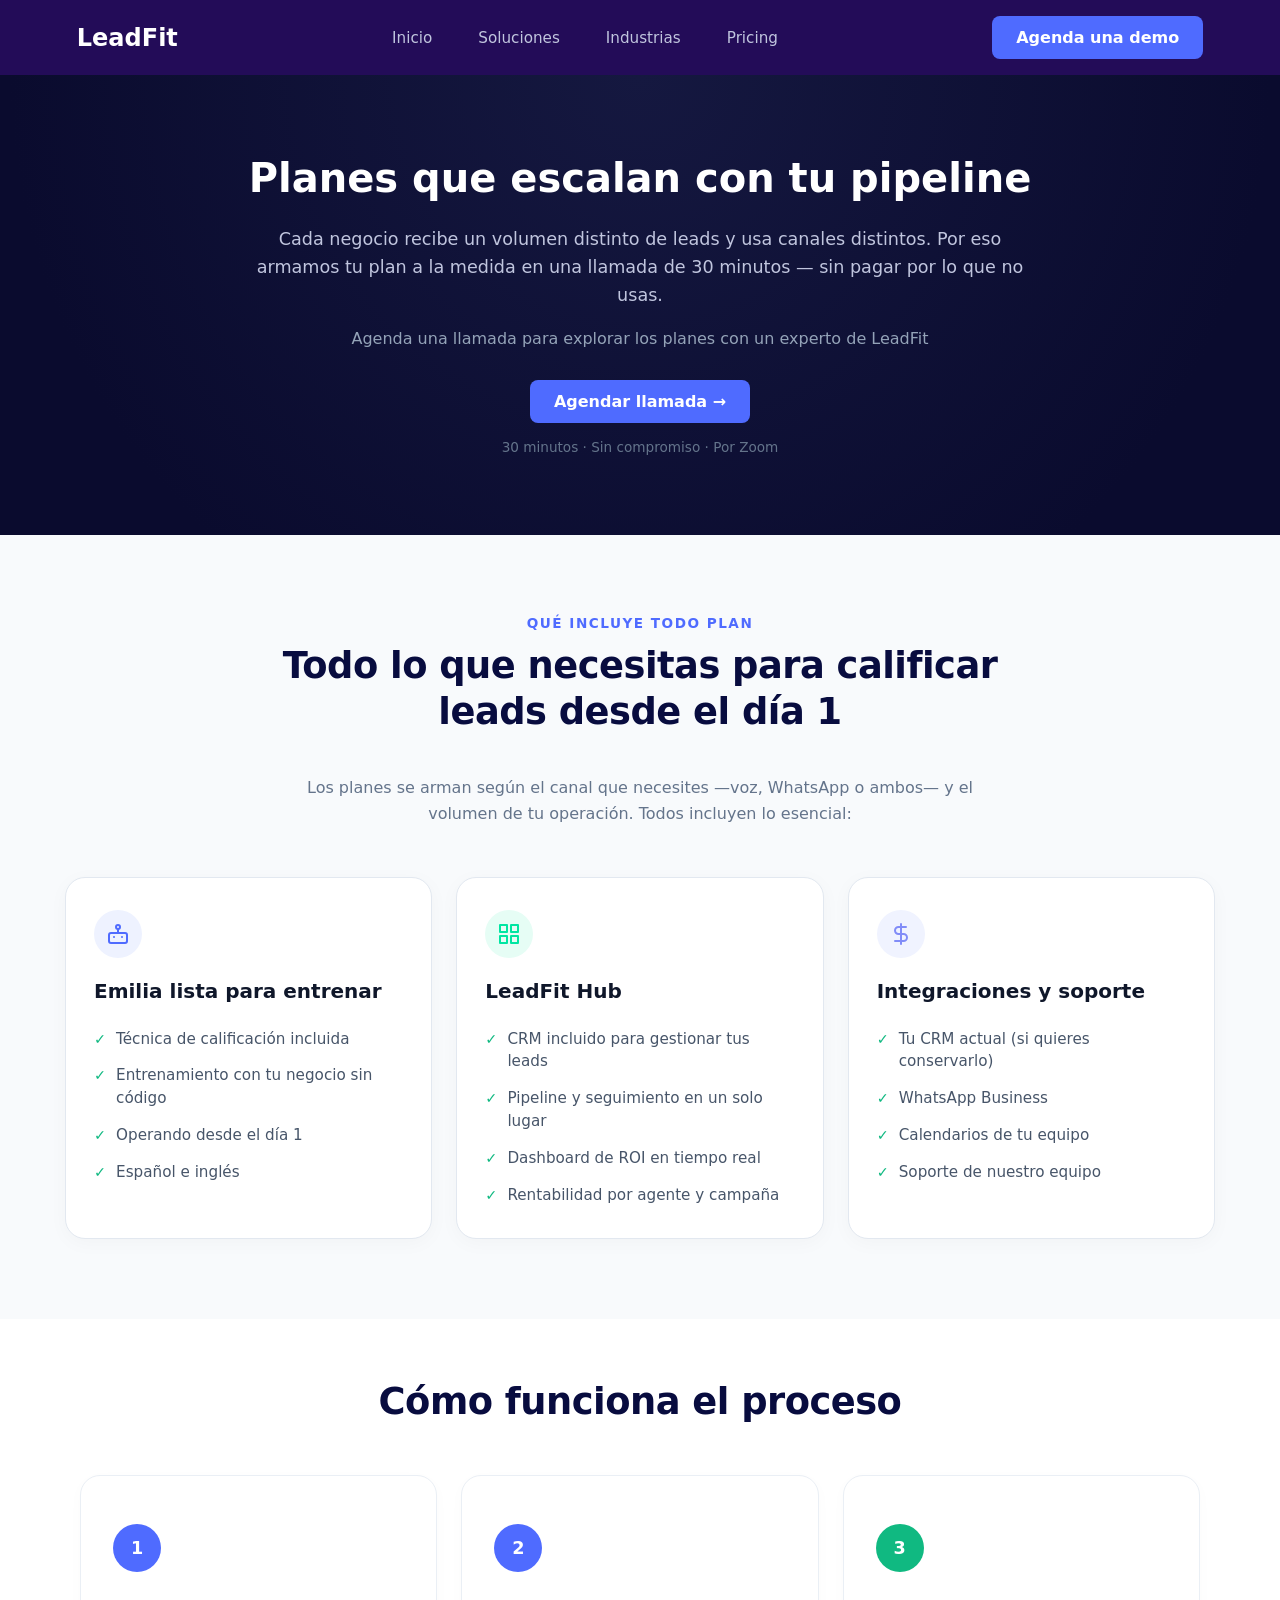
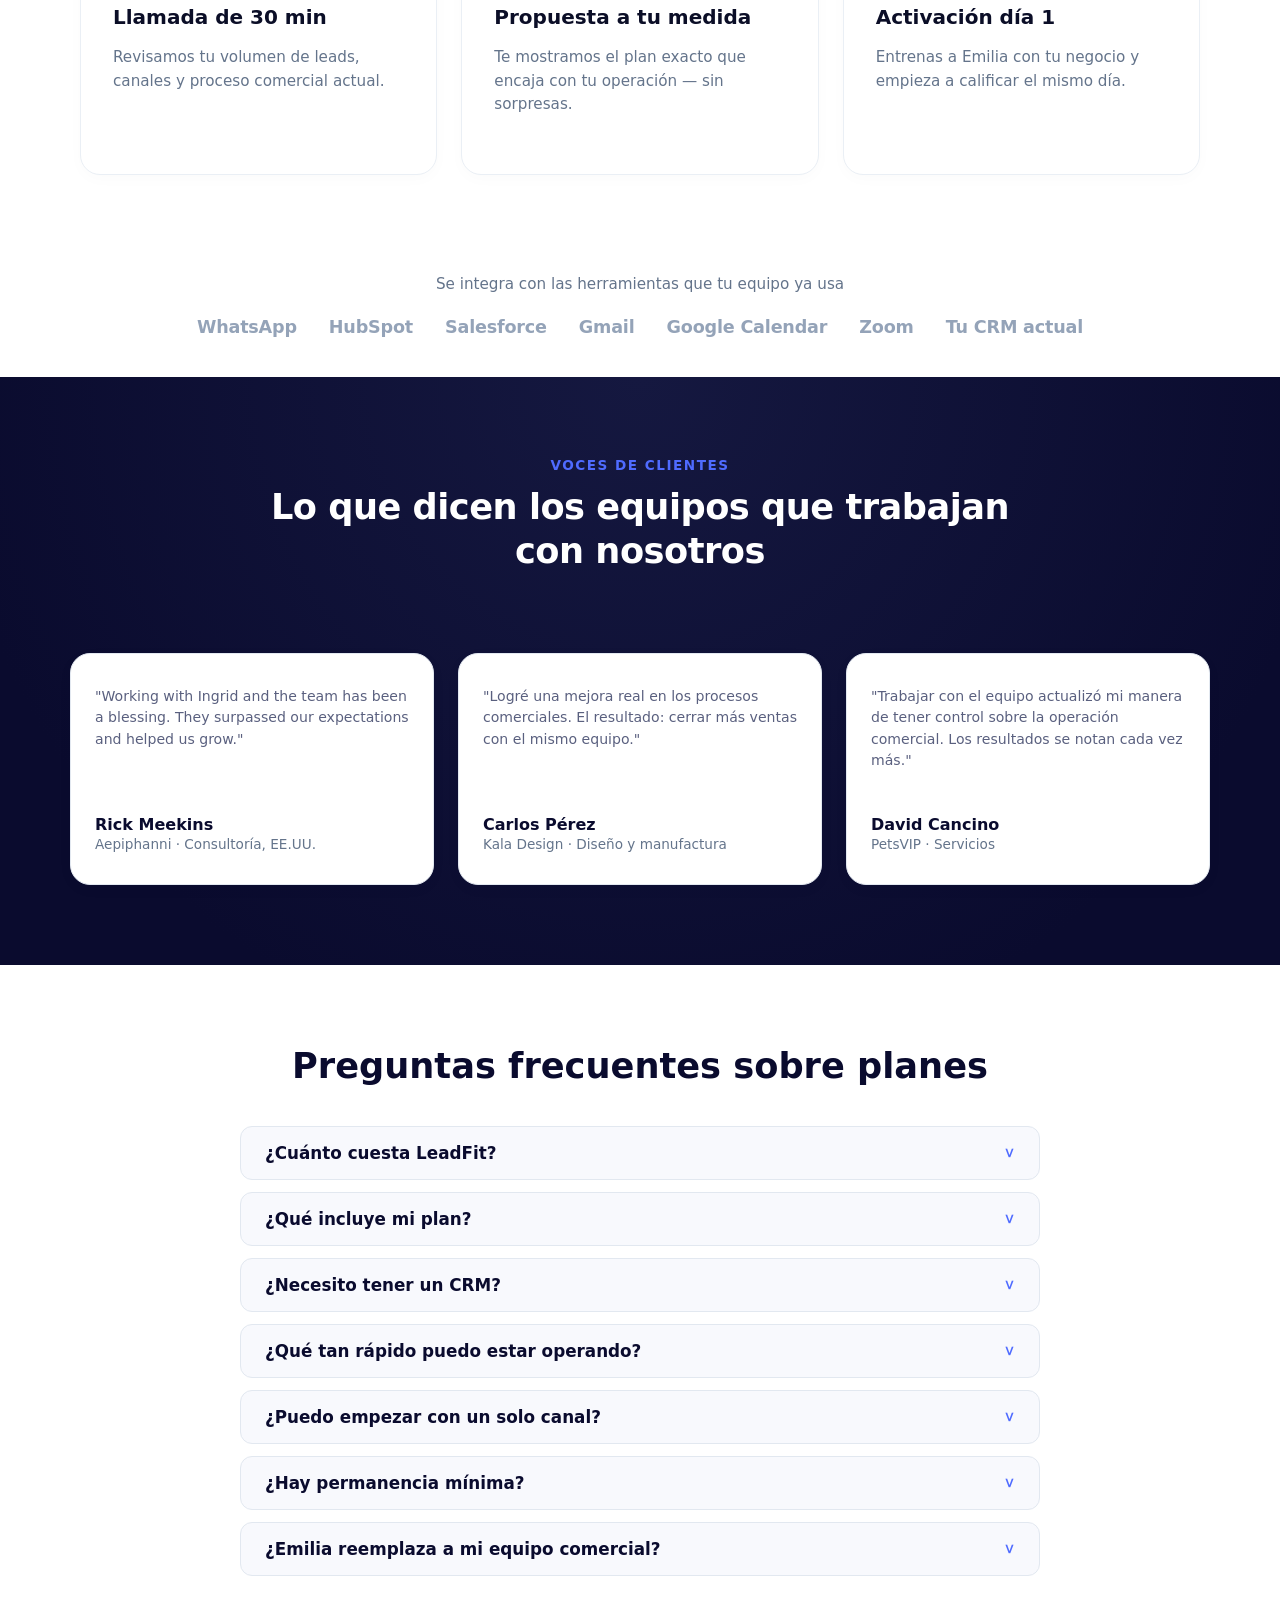
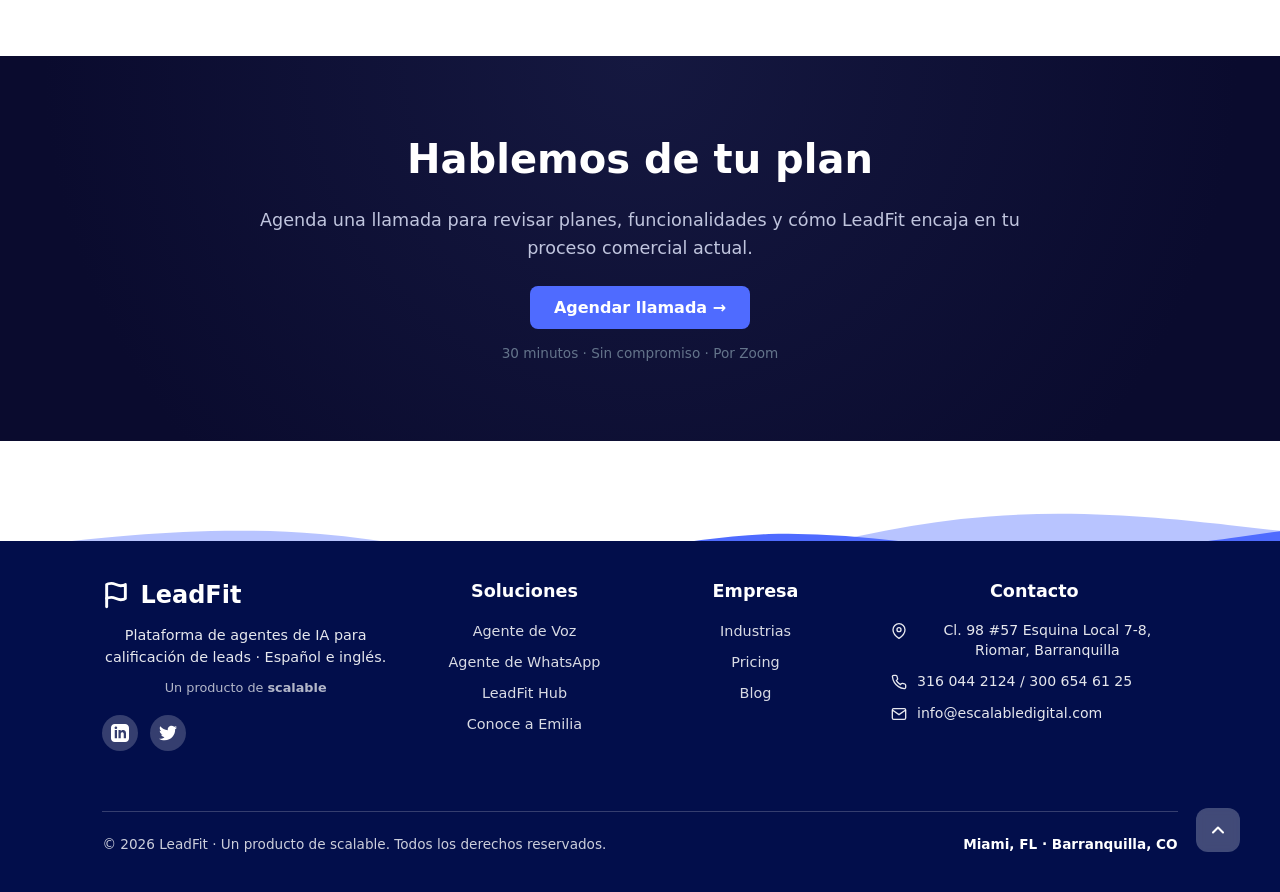
==== Princing.html @ 59e6ec38 "Add files via upload" ====
<!DOCTYPE html>
<html lang="en">

<head>
    <meta charset="UTF-8">
    <meta name="viewport" content="width=device-width, initial-scale=1.0">
    <title>LeadFit - Tu AI SDR 24/7</title>
    <meta name="description"
        content="Emilia es la agente de IA de LeadFit que califica leads y agenda citas 24/7 por voz o WhatsApp.">
    <link rel="stylesheet" href="/css/style.css">
</head>

<body>
    <header class="navbar">
        <div class="logo">
            <span class="logo-icon"></span> LeadFit
        </div>
        <nav class="nav-links">
            <a href="index.html">Inicio</a>
            <a href="index.html">Soluciones</a>
            <a href="index.html">Industrias</a>
            <a href="Princing.html">Pricing</a>
        </nav>
        <a href="#agenda" class="btn btn-primary btn-nav">Agenda una demo</a>
    </header>

    <section class="pricing-section">
        <div class="pricing-container" id="planes">

            <div class="pricing-content">
                <h1>Planes que escalan con tu pipeline</h1>

                <p class="pricing-description">
                    Cada negocio recibe un volumen distinto de leads y usa canales distintos.
                    Por eso armamos tu plan a la medida en una llamada de 30 minutos — sin
                    pagar por lo que no usas.
                </p>

                <p class="pricing-subtitle">
                    Agenda una llamada para explorar los planes con un experto de LeadFit
                </p>

                <div class="cta-group">
                    <a href="#agenda" class="btn btn-primary">Agendar llamada &rarr;</a>
                </div>

                <p class="micro-copy">30 minutos · Sin compromiso · Por Zoom</p>

            </div>

        </div>
    </section>

    <section class="included-plans-section">
        <div class="included-plans-container">

            <span class="section-badge">QUÉ INCLUYE TODO PLAN</span>
            <h2 class="section-title">Todo lo que necesitas para calificar leads desde el día 1</h2>
            <p class="section-description">
                Los planes se arman según el canal que necesites —voz, WhatsApp o ambos— y el volumen de tu operación.
                Todos incluyen lo esencial:
            </p>

            <div class="plans-grid">

                <!-- Tarjeta 1 -->
                <div class="plan-card">
                    <div class="card-header">
                        <div class="icon-wrapper blue-icon">
                            <svg width="24" height="24" viewBox="0 0 24 24" fill="none" stroke="#4F6BFF"
                                stroke-width="2" stroke-linecap="round" stroke-linejoin="round">
                                <rect x="3" y="11" width="18" height="10" rx="2"></rect>
                                <circle cx="12" cy="5" r="2"></circle>
                                <path d="M12 7v4"></path>
                                <line x1="8" y1="15" x2="8" y2="15.01"></line>
                                <line x1="16" y1="15" x2="16" y2="15.01"></line>
                            </svg>
                        </div>
                    </div>

                    <h3 class="card-title">Emilia lista para entrenar</h3>

                    <ul class="checklist">
                        <li><span>✓</span> Técnica de calificación incluida</li>
                        <li><span>✓</span> Entrenamiento con tu negocio sin código</li>
                        <li><span>✓</span> Operando desde el día 1</li>
                        <li><span>✓</span> Español e inglés</li>
                    </ul>
                </div>

                <!-- Tarjeta 2 -->
                <div class="plan-card">
                    <div class="card-header">
                        <div class="icon-wrapper green-icon">
                            <svg width="24" height="24" viewBox="0 0 24 24" fill="none" stroke="#00E6A2"
                                stroke-width="2" stroke-linecap="round" stroke-linejoin="round">
                                <rect x="3" y="3" width="7" height="7"></rect>
                                <rect x="14" y="3" width="7" height="7"></rect>
                                <rect x="14" y="14" width="7" height="7"></rect>
                                <rect x="3" y="14" width="7" height="7"></rect>
                            </svg>
                        </div>
                    </div>

                    <h3 class="card-title">LeadFit Hub</h3>

                    <ul class="checklist">
                        <li><span>✓</span> CRM incluido para gestionar tus leads</li>
                        <li><span>✓</span> Pipeline y seguimiento en un solo lugar</li>
                        <li><span>✓</span> Dashboard de ROI en tiempo real</li>
                        <li><span>✓</span> Rentabilidad por agente y campaña</li>
                    </ul>
                </div>

                <!-- Tarjeta 3 -->
                <div class="plan-card">
                    <div class="card-header">
                        <div class="icon-wrapper purple-icon">
                            <svg width="24" height="24" viewBox="0 0 24 24" fill="none" stroke="#818CF8"
                                stroke-width="2" stroke-linecap="round" stroke-linejoin="round">
                                <path d="M12 2v20"></path>
                                <path d="M17 5H9.5a3.5 3.5 0 0 0 0 7h5a3.5 3.5 0 0 1 0 7H6"></path>
                            </svg>
                        </div>
                    </div>

                    <h3 class="card-title">Integraciones y soporte</h3>

                    <ul class="checklist">
                        <li><span>✓</span> Tu CRM actual (si quieres conservarlo)</li>
                        <li><span>✓</span> WhatsApp Business</li>
                        <li><span>✓</span> Calendarios de tu equipo</li>
                        <li><span>✓</span> Soporte de nuestro equipo</li>
                    </ul>
                </div>

            </div>

        </div>
    </section>

<section class="how-it-works-section">
    <div class="how-it-works-container">

        <h2 class="section-title">Cómo funciona el proceso</h2>

        <div class="steps-wrapper">
            <div class="steps-grid">

                <!-- Paso 1 -->
                <div class="step-card">
                    <div class="step-number-circle">1</div>
                    <div class="step-content">
                        <h3>Llamada de 30 min</h3>
                        <p>Revisamos tu volumen de leads, canales y proceso comercial actual.</p>
                    </div>
                </div>

                <!-- Paso 2 -->
                <div class="step-card">
                    <div class="step-number-circle">2</div>
                    <div class="step-content">
                        <h3>Propuesta a tu medida</h3>
                        <p>Te mostramos el plan exacto que encaja con tu operación — sin sorpresas.</p>
                    </div>
                </div>

                <!-- Paso 3 -->
                <div class="step-card">
                    <div class="step-number-circle step-number-accent">3</div>
                    <div class="step-content">
                        <h3>Activación día 1</h3>
                        <p>Entrenas a Emilia con tu negocio y empieza a calificar el mismo día.</p>
                    </div>
                </div>

            </div>
        </div>

    </div>
</section>
    <!-- Barra de Integraciones -->
    <section class="integrations-section">
        <p class="integrations-title">Se integra con las herramientas que tu equipo ya usa</p>
        <div class="integrations-grid">
            <div class="integration-item">WhatsApp</div>
            <div class="integration-item">HubSpot</div>
            <div class="integration-item">Salesforce</div>
            <div class="integration-item">Gmail</div>
            <div class="integration-item">Google Calendar</div>
            <div class="integration-item">Zoom</div>
            <div class="integration-item">Tu CRM actual</div>
        </div>
    </section>

    <!-- Sección Voces de Clientes (Testimonios) -->
    <section class="testimonials-section">
        <div class="testimonials-container">

            <span class="section-badge">VOCES DE CLIENTES</span>
            <h2 class="section-title">Lo que dicen los equipos que trabajan con nosotros</h2>

            <!-- Grilla de Tarjetas (Sin Scroll) -->
            <div class="testimonials-grid">

                <!-- Tarjeta 1 -->
                <div class="sol-card testimonial-card">
                    <p class="desc">
                        "Working with Ingrid and the team has been a blessing. They surpassed our expectations and
                        helped us grow."
                    </p>
                    <div class="testimonial-author">
                        <strong>Rick Meekins</strong>
                        <span>Aepiphanni · Consultoría, EE.UU.</span>
                    </div>
                </div>

                <!-- Tarjeta 2 -->
                <div class="sol-card testimonial-card">
                    <p class="desc">
                        "Logré una mejora real en los procesos comerciales. El resultado: cerrar más ventas con el mismo
                        equipo."
                    </p>
                    <div class="testimonial-author">
                        <strong>Carlos Pérez</strong>
                        <span>Kala Design · Diseño y manufactura</span>
                    </div>
                </div>

                <!-- Tarjeta 3 -->
                <div class="sol-card testimonial-card">
                    <p class="desc">
                        "Trabajar con el equipo actualizó mi manera de tener control sobre la operación comercial. Los
                        resultados se notan cada vez más."
                    </p>
                    <div class="testimonial-author">
                        <strong>David Cancino</strong>
                        <span>PetsVIP · Servicios</span>
                    </div>
                </div>

            </div>

        </div>
    </section>

    <section class="faq-section">
        <div class="faq-container" id="faq">

            <h2 class="faq-title">Preguntas frecuentes sobre planes</h2>

            <div class="faq-accordion">

                <!-- Pregunta 1 -->
                <details class="faq-item">
                    <summary class="faq-question">
                        ¿Cuánto cuesta LeadFit?
                        <span class="faq-icon">&gt;</span>
                    </summary>
                    <div class="faq-answer">
                        Los planes se arman según el canal (voz, WhatsApp o ambos) y el volumen de tu operación. En la
                        llamada revisamos tu caso y te mostramos las opciones exactas — sin sorpresas y sin pagar por
                        funciones que no usas.
                    </div>
                </details>

                <!-- Pregunta 2 -->
                <details class="faq-item">
                    <summary class="faq-question">
                        ¿Qué incluye mi plan?
                        <span class="faq-icon">&gt;</span>
                    </summary>
                    <div class="faq-answer">
                        Emilia lista para entrenar con tu negocio, acceso completo a LeadFit Hub (tu centro de control
                        con CRM incluido y dashboard de ROI), integraciones con tus canales, y soporte de nuestro
                        equipo. Es una suscripción de plataforma, no un proyecto de consultoría.
                    </div>
                </details>

                <!-- Pregunta 3 -->
                <details class="faq-item">
                    <summary class="faq-question">
                        ¿Necesito tener un CRM?
                        <span class="faq-icon">&gt;</span>
                    </summary>
                    <div class="faq-answer">
                        No. LeadFit Hub incluye un CRM para controlar y gestionar tus leads desde el primer día. Y si tu
                        equipo ya trabaja con HubSpot, Salesforce u otro, lo integramos para que todo fluya hacia tu
                        sistema actual.
                    </div>
                </details>

                <!-- Pregunta 4 -->
                <details class="faq-item">
                    <summary class="faq-question">
                        ¿Qué tan rápido puedo estar operando?
                        <span class="faq-icon">&gt;</span>
                    </summary>
                    <div class="faq-answer">
                        Desde el día 1. Emilia ya viene construida con la técnica de calificación — solo la entrenas con
                        tu negocio (qué vendes, tu cliente ideal, tus reglas) y la activas. El entrenamiento toma
                        minutos, no meses.
                    </div>
                </details>

                <!-- Pregunta 5 -->
                <details class="faq-item">
                    <summary class="faq-question">
                        ¿Puedo empezar con un solo canal?
                        <span class="faq-icon">&gt;</span>
                    </summary>
                    <div class="faq-answer">
                        Sí, y es lo que más recomendamos. La mayoría empieza con el canal donde más leads pierde hoy —
                        voz o WhatsApp — valida resultados en LeadFit Hub y luego suma el otro.
                    </div>
                </details>

                <!-- Pregunta 6 -->
                <details class="faq-item">
                    <summary class="faq-question">
                        ¿Hay permanencia mínima?
                        <span class="faq-icon">&gt;</span>
                    </summary>
                    <div class="faq-answer">
                        Recomendamos un mínimo de 3 meses para ver resultados sólidos: las primeras semanas Emilia se
                        calibra con datos reales de tu operación y mejora cada semana. Los detalles contractuales los
                        revisamos en la llamada.
                    </div>
                </details>

                <!-- Pregunta 7 -->
                <details class="faq-item">
                    <summary class="faq-question">
                        ¿Emilia reemplaza a mi equipo comercial?
                        <span class="faq-icon">&gt;</span>
                    </summary>
                    <div class="faq-answer">
                        No — lo potencia. Emilia hace el trabajo repetitivo de contactar, filtrar y calificar. Tu equipo
                        humano se queda con lo que mejor hace: construir relaciones y cerrar ventas con leads que de
                        verdad hacen fit.
                    </div>
                </details>

            </div>

        </div>
    </section>

    <section class="pricing-section">
        <div class="pricing-container" id="agenda-llamada">

            <div class="pricing-content">
                <h1>Hablemos de tu plan</h1>

                <p class="pricing-description">
                    Agenda una llamada para revisar planes, funcionalidades y cómo
                    LeadFit encaja en tu proceso comercial actual.
                </p>

                <div class="cta-group">
                    <a href="#agenda" class="btn btn-primary">Agendar llamada &rarr;</a>
                </div>

                <p class="micro-copy">30 minutos · Sin compromiso · Por Zoom</p>

            </div>

        </div>
    </section>

    <footer class="footer-section">
        <!-- Divisores SVG de ondas decorativas en capas (Estilo Imagen 1) -->
        <div class="wave-bg">
            <svg class="waves" xmlns="http://www.w3.org/2000/svg" viewBox="0 0 1440 320" preserveAspectRatio="none">
                <path fill="rgba(79, 107, 255, 0.4)"
                    d="M0,192L60,181.3C120,171,240,149,360,165.3C480,181,600,235,720,229.3C840,224,960,160,1080,138.7C1200,117,1320,139,1380,149.3L1440,160L1440,320L1380,320C1320,320,1200,320,1080,320C960,320,840,320,720,320C600,320,480,320,360,320C240,320,120,320,60,320L0,320Z">
                </path>
                <path fill="#4F6BFF"
                    d="M0,224L48,213.3C96,203,192,181,288,186.7C384,192,480,224,576,218.7C672,213,768,171,864,165.3C960,160,1056,192,1152,197.3C1248,203,1344,181,1392,170.7L1440,160L1440,320L1380,320C1320,320,1200,320,1080,320C960,320,840,320,720,320C600,320,480,320,360,320C240,320,120,320,60,320L0,320Z">
                </path>
            </svg>
        </div>

        <div class="footer-container">
            <div class="footer-grid">

                <!-- Columna 1: Brand & Bio -->
                <div class="footer-col brand-col">
                    <div class="brand-logo">
                        <svg width="28" height="28" viewBox="0 0 24 24" fill="none" stroke="#FFFFFF" stroke-width="2.5"
                            stroke-linecap="round" stroke-linejoin="round">
                            <path d="M4 15s1-1 4-1 5 2 8 2 4-1 4-1V3s-1 1-4 1-5-2-8-2-4 1-4 1z">
                            </path>
                            <line x1="4" y1="22" x2="4" y2="15">
                            </line>
                        </svg>
                        <span class="logo-text">LeadFit</span>
                    </div>
                    <p class="brand-desc">
                        Plataforma de agentes de IA para
                        calificación de leads · Español e inglés.
                    </p>
                    <span class="sub-brand">Un producto de
                        <strong>scalable</strong></span>

                    <!-- Redes Sociales integradas como Imagen 1 -->
                    <div class="social-links">
                        <a href="#" aria-label="LinkedIn"><svg width="18" height="18" fill="currentColor"
                                viewBox="0 0 24 24">
                                <path
                                    d="M19 0h-14c-2.761 0-5 2.239-5 5v14c0 2.761 2.239 5 5 5h14c2.762 0 5-2.239 5-5v-14c0-2.761-2.762-5-5-5zm-11 19h-3v-11h3v11zm-1.5-12.268c-.966 0-1.75-.79-1.75-1.764s.784-1.764 1.75-1.764 1.75.79 1.75 1.764-.783 1.764-1.75 1.764zm13.5 12.268h-3v-5.604c0-3.368-4-3.113-4 0v5.604h-3v-11h3v1.765c1.396-2.586 7-2.777 7 2.476v6.759z" />
                            </svg></a>
                        <a href="#" aria-label="Twitter"><svg width="18" height="18" fill="currentColor"
                                viewBox="0 0 24 24">
                                <path
                                    d="M24 4.557c-.883.392-1.832.656-2.828.775 1.017-.609 1.798-1.574 2.165-2.724-.951.564-2.005.974-3.127 1.195-.897-.957-2.178-1.555-3.594-1.555-3.179 0-5.515 2.966-4.797 6.045-4.091-.205-7.719-2.165-10.148-5.144-1.29 2.213-.669 5.108 1.523 6.574-.806-.026-1.566-.247-2.229-.616-.054 2.281 1.581 4.415 3.949 4.89-.693.188-1.452.232-2.224.084.626 1.956 2.444 3.379 4.6 3.419-2.07 1.623-4.678 2.348-7.29 2.04 2.179 1.397 4.768 2.212 7.548 2.212 9.142 0 14.307-7.721 13.995-14.646.962-.695 1.797-1.562 2.457-2.549z" />
                            </svg></a>
                    </div>
                </div>

                <!-- Columna 2: Soluciones -->
                <div class="footer-col">
                    <h3>Soluciones</h3>
                    <ul>
                        <li><a href="#soluciones">Agente de Voz</a></li>
                        <li><a href="#soluciones">Agente de WhatsApp</a></li>
                        <li><a href="#soluciones">LeadFit Hub</a></li>
                        <li><a href="#emilia">Conoce a Emilia</a></li>
                    </ul>
                </div>

                <!-- Columna 3: Empresa -->
                <div class="footer-col">
                    <h3>Empresa</h3>
                    <ul>
                        <li><a href="#industrias">Industrias</a></li>
                        <li><a href="#pricing">Pricing</a></li>
                        <li><a href="#blog">Blog</a></li>
                    </ul>
                </div>

                <!-- Columna 4: Contacto -->
                <div class="footer-col">
                    <h3>Contacto</h3>
                    <ul class="contact-info">
                        <li>
                            <svg width="16" height="16" viewBox="0 0 24 24" fill="none" stroke="currentColor"
                                stroke-width="2">
                                <path d="M21 10c0 7-9 13-9 13s-9-6-9-13a9 9 0 0 1 18 0z">
                                </path>
                                <circle cx="12" cy="10" r="3">
                                </circle>
                            </svg>
                            <span>Cl. 98 #57 Esquina Local 7-8,
                                Riomar, Barranquilla</span>
                        </li>
                        <li>
                            <svg width="16" height="16" viewBox="0 0 24 24" fill="none" stroke="currentColor"
                                stroke-width="2">
                                <path
                                    d="M22 16.92v3a2 2 0 0 1-2.18 2 19.79 19.79 0 0 1-8.63-3.07 19.5 19.5 0 0 1-6-6 19.79 19.79 0 0 1-3.07-8.67A2 2 0 0 1 4.11 2h3a2 2 0 0 1 2 1.72 12.84 12.84 0 0 0 .7 2.81 2 2 0 0 1-.45 2.11L8.09 9.91a16 16 0 0 0 6 6l1.27-1.27a2 2 0 0 1 2.11-.45 12.84 12.84 0 0 0 2.81.7A2 2 0 0 1 22 16.92z">
                                </path>
                            </svg>
                            <span>316 044 2124 / 300 654 61
                                25</span>
                        </li>
                        <li>
                            <svg width="16" height="16" viewBox="0 0 24 24" fill="none" stroke="currentColor"
                                stroke-width="2">
                                <path d="M4 4h16c1.1 0 2 .9 2 2v12c0 1.1-.9 2-2 2H4c-1.1 0-2-.9-2-2V6c0-1.1.9-2 2-2z">
                                </path>
                                <polyline points="22,6 12,13 2,6">
                                </polyline>
                            </svg>
                            <span>info@escalabledigital.com</span>
                        </li>
                    </ul>
                </div>

            </div>

            <!-- Barra Inferior de Copyright -->
            <div class="footer-bottom">
                <p>© 2026 LeadFit · Un producto de scalable. Todos
                    los derechos reservados.</p>
                <p class="location-tag">Miami, FL · Barranquilla, CO
                </p>
            </div>
        </div>

        <!-- Botón Volver Arriba (SaaS Pal Style) -->
        <a href="#top" class="scroll-top-btn" aria-label="Volver arriba">
            <svg width="20" height="20" viewBox="0 0 24 24" fill="none" stroke="#FFFFFF" stroke-width="2.5"
                stroke-linecap="round" stroke-linejoin="round">
                <polyline points="18 15 12 9 6 15"></polyline>
            </svg>
        </a>
    </footer>
</body>

</html>
---- css/style.css ----
/* Reset y Estilos Globales */
* {
    margin: 0;
    padding: 0;
    box-sizing: border-box;
    font-family: system-ui, -apple-system, BlinkMacSystemFont, 'Segoe UI', Roboto, sans-serif;
}

body {
  background-color: #ffffff;
  color: #0A0B2E;
    overflow-x: hidden;
}

/* Centrar contenedores y textos por defecto en bloques '*-container' */
[class$="-container"] {
  margin-left: auto;
  margin-right: auto;
  text-align: center;
}

/* Navbar */
.navbar {
    display: flex;
    justify-content: space-between;
    align-items: center;
    padding: 20px 8%;
    background-color: #230c58;
}

/* --- ESTILOS DEL NAVBAR --- */
.navbar {
  display: flex;
  justify-content: space-between;
  align-items: center;
  padding: 16px 20px;
  width: 100%;
  box-sizing: border-box;
  gap: 12px;
}

.logo {
  flex-shrink: 0; /* Evita que el logo se aplaste */
}

/* --- MENÚ DE ENLACES --- */
.nav-links {
  display: flex;
  align-items: center;
  gap: 16px;
  margin: 0;
  padding: 0;
}

.nav-links a {
  text-decoration: none;
  white-space: nowrap; /* Impide que las palabras se dividan en dos líneas */
  font-size: 0.95rem;
}

.btn-nav {
  flex-shrink: 0; /* Evita que el botón se deforme */
  white-space: nowrap;
}

@media (max-width: 768px) {
  .navbar {
    padding: 12px 10px;
    gap: 8px;
  }

  .nav-links {
    display: flex;
    overflow-x: auto;            /* Habilita el desplazamiento horizontal sin romper el diseño */
    -webkit-overflow-scrolling: touch;
    padding-bottom: 4px;
    gap: 12px;                  /* Separación justa entre Inicio, Soluciones, etc. */
  }

  .nav-links::-webkit-scrollbar {
    display: none;
  }

  .nav-links a {
    font-size: 0.75rem;          /* Tamaño de fuente más pequeño para que quepa bien */
  }

  .btn-nav {
    padding: 8px 10px;
    font-size: 0.75rem;
  }
}

.logo {
    font-size: 1.5rem;
    font-weight: 700;
}

.logo-icon {
    color: #00E6A2;
}

.nav-links a {
    color: #C0C5DE;
    text-decoration: none;
    margin: 0 15px;
    font-size: 0.95rem;
}

.nav-links a:hover {
    color: #FFFFFF;
}

.btn {
    padding: 12px 24px;
    border-radius: 8px;
    text-decoration: none;
    font-weight: 600;
    display: inline-block; 
    transition: all 0.3s ease;

}

.btn-primary {
    background-color: #4F6BFF;
    color: #FFFFFF;
}

.btn-primary:hover {
    background-color: #3B54E0;
}

.btn-secondary {
    border: 1px solid rgba(255, 255, 255, 0.2);
    color: #FFFFFF;
    
}

.btn-secondary:hover {
    background-color: rgba(255, 255, 255, 0.1);
}

.cta-group {
  display: flex;
  flex-wrap: wrap;
  gap: 16px; /* Define el espacio exacto entre ambos botones */
  margin-top: 24px;
  margin-bottom: 16px;
}
.hero {
    padding: 40px 8% 0 8%;
    background: radial-gradient(circle at 80% 20%, #1E1B5A 0%, #0A0B2E 70%);
}

.hero-container {
    display: flex;
    align-items: center;
    justify-content: space-between;
    min-height: 520px;
    width: 100%;
}

@media (max-width: 768px) {
  /* Alineación del Hero en móviles */
  .hero-container {
    display: flex;
    flex-direction: column;
    align-items: center;
    gap: 32px;
  }
}

.hero-content {
    max-width: 550px;
}

.badge {
    display: inline-block;
    background-color: rgba(255, 255, 255, 0.08);
    border: 1px solid rgba(255, 255, 255, 0.15);
    padding: 6px 14px;
    border-radius: 20px;
    font-size: 0.85rem;
    color: #C0C5DE;
    margin-bottom: 24px;
}

.badge-dot {
    color: #00E6A2;
}

h1 {
    font-size: 2.8rem;
    line-height: 1.15;
    margin-bottom: 18px;
    color: #FFFFFF;
}

.hero-description {
    color: #A3A8CC;
    font-size: 1rem;
    line-height: 1.6;
    margin-bottom: 28px;
}

.micro-copy {
    font-size: 0.8rem;
    color: #6C7299;
    margin-top: 12px;
}

.slider-controls {
    margin-top: 30px;
    display: flex;
    gap: 10px;
}

.slider-arrow {
    width: 36px;
    height: 36px;
    border-radius: 50%;
    border: none;
    background-color: rgba(255, 255, 255, 0.1);
    color: #FFF;
    cursor: pointer;
}

.slider-arrow.active {
    background-color: #00E6A2;
    color: #f1f1f1;
}

.hero-visual {
    position: relative;
    width: 450px;
    height: 400px;
}

@media (max-width: 768px) {
  /* 1. Mantiene el contenedor en el flujo normal, justo debajo del texto */
  .hero-visual {
    position: relative !important;
    top: auto !important;
    left: auto !important;
    right: auto !important;
    width: 100% !important;
    max-width: 320px;
    height: 380px; /* Controla la altura para que no empuje demasiado */
    margin: 40px auto 0 auto; /* Separa del texto de arriba */
  }

  /* 2. Ajusta el escalado de los celulares para que no salgan de la pantalla */
  .hero-visual .mockup {
    transform: scale(0.85); /* Reduce un poco el tamaño en celulares */
    transform-origin: center top;
  }

  /* 3. Asegura que el brillo del fondo no cause scroll horizontal */
  .hero-visual .glow-bg {
    width: 100%;
    max-width: 250px;
  }
}

.glow-bg {
    position: absolute;
    width: 300px;
    height: 300px;
    background: radial-gradient(circle, rgba(79, 107, 255, 0.4) 0%, rgba(0, 0, 0, 0) 70%);
    top: 10%;
    left: 10%;
}

.mockup {
    position: absolute;
    width: 200px;
    height: 380px;
    background-color: #151840;
  color: #FFFFFF;
    border: 4px solid #333866;
    border-radius: 24px;
    padding: 10px;
    box-shadow: 0 20px 40px rgba(0, 0, 0, 0.5);
}

.mockup-back {
    right: 80px;
    top: 0;
    transform: rotate(-12deg) skewY(5deg);
    opacity: 0.7;
}

.mockup-front {
    right: 0;
    top: 40px;
    transform: rotate(-8deg) skewY(3deg);
    z-index: 2;
    border-color: #4F6BFF;
}

.screen {
    background-color: #0b0b2d;
    height: 100%;
    border-radius: 16px;
    padding: 10px;
    display: flex;
    flex-direction: column;
    gap: 8px;
}


.chat-bubble {
    font-size: 0.7rem;
    padding: 8px;
    border-radius: 8px;
    max-width: 80%;
}

.chat-bubble.left {
    background-color: #1E2355;
    align-self: flex-start;
}

.chat-bubble.right {
    background-color: #4F6BFF;
    align-self: flex-end;
}

.metric-card {
    background: #151840;
    font-size: 0.75rem;
    padding: 8px;
    margin-top: 5px;
    border-radius: 6px;
}

.metrics-bar {
  display: grid;
  grid-template-columns: repeat(4, 1fr); 
  gap: 16px;
  max-width: 900px;
  width: 90%;
  margin: 0 auto;
  padding-top: 30px;                     /* Espacio arriba de las métricas */
  padding-bottom: 70px;                  /* Espacio inferior para separarlo del fondo blanco */
  border-top: 1px solid rgba(255, 255, 255, 0.15); /* La línea superior sutil */
  box-sizing: border-box;
}

/* --- ESTILO DE CADA MÉTRICA (SIN TARJETAS) --- */
.metric-item {
  text-align: center;
  padding: 0 8px;
}

/* --- TÍTULOS Y MÉTRICAS (&lt; 1 min, 24/7, etc.) --- */
.metric-item h3 {
  font-size: 1.25rem;                   /* Tamaño compacto */
  font-weight: 700;
  color: #FFFFFF;
  margin: 0 0 6px 0;
  line-height: 1.1;
  white-space: nowrap;
}

/* --- TEXTO DESCRIPTIVO --- */
.metric-item p {
  font-size: 0.78rem;                    /* Letra pequeña limpia */
  color: #A3A3C2;                        /* Tono texto sutil */
  line-height: 1.3;
  margin: 0;
  word-wrap: break-word;
}


@media (max-width: 850px) {
  .metrics-bar {
    grid-template-columns: repeat(2, 1fr); /* 2x2 en pantallas medianas */
    gap: 24px 16px;
    padding-bottom: 50px;
  }
}

@media (max-width: 480px) {
  .metrics-bar {
    grid-template-columns: 1fr;           /* 1 columna vertical limpia para celular */
    gap: 20px;
    padding-bottom: 40px;
  }

  .metric-item h3 {
    font-size: 1.15rem;
  }

  .metric-item p {
    font-size: 0.75rem;
  }
}


/* FAQ Section */
.faq-section {
    padding: 80px 8%;
    background-color: #FFFFFF;
    display: flex;
    justify-content: center;
}

.faq-container {
    width: 100%;
    max-width: 800px;
}

.faq-title {
    text-align: center;
    font-size: 2.2rem;
    font-weight: 700;
    margin-bottom: 40px;
    color: #0A0B2E;
    /* Texto azul noche */
}

.faq-accordion {
    display: flex;
    flex-direction: column;
    gap: 12px;
}

.faq-item {
    background-color: #F8F9FD;
    border: 1px solid #E2E8F0;
    border-radius: 12px;
    padding: 16px 24px;
    transition: all 0.3s ease;
}

.faq-item:hover {
    border-color: #4F6BFF;
    background-color: #FFFFFF;
}

.faq-item[open] {
    background-color: #FFFFFF;
    border-color: #4F6BFF;
    box-shadow: 0 4px 12px rgba(79, 107, 255, 0.08);
}

.faq-question {
    font-size: 1.05rem;
    font-weight: 600;
    color: #0A0B2E;
    /* Texto azul noche */
    cursor: pointer;
    list-style: none;
    display: flex;
    justify-content: space-between;
    align-items: center;
}

.faq-question::-webkit-details-marker {
    display: none;
}

.faq-icon {
    font-size: 0.85rem;
    color: #4F6BFF;
    transform: rotate(90deg);
    transition: transform 0.3s ease;
}

.faq-item[open] .faq-icon {
    transform: rotate(270deg);
}

.faq-answer {
    margin-top: 14px;
    font-size: 0.95rem;
    color: #4A5568;
    line-height: 1.6;
    border-top: 1px solid #EDF2F7;
    padding-top: 12px;
}



/* Testimonials Section */
.testimonials-section {
    padding: 80px 8%;
    background: radial-gradient(circle at 50% 0%, #151840 0%, #0A0B2E 80%);
    display: flex;
    flex-direction: column;
    align-items: center;
    justify-content: center;
    text-align: center;
    width: 100%;
    box-sizing: border-box;
}

.testimonials-container {
    width: 100%;
    max-width: 1100px;
    margin: 0 auto;
    text-align: center;
    display: flex;
    flex-direction: column;
    align-items: center;
}

.section-badge {
    color: #4F6BFF;
    font-size: 0.85rem;
    font-weight: 700;
    letter-spacing: 1.5px;
    display: block;
    margin: 0 auto 8px auto;
    text-align: center !important;
}

.testimonials-section .section-title,
.section-title {
    font-size: 2.2rem;
    font-weight: 700;
    color: #080c3f !important;
    margin: 0 auto 40px auto !important;
    text-align: center !important;
    width: 100%;
}

/* Reproductor de Video (Espacio Superior) */
.video-wrapper {
    width: 100%;
    max-width: 800px;
    height: 448px;
    margin: 0 auto 50px auto;
    border-radius: 24px;
    overflow: hidden;
    border: 1px solid #E2E8F0;
    background: #FFFFFF;
    box-shadow: 0 10px 30px rgba(10, 11, 46, 0.06);
}

.video-placeholder {
    width: 100%;
    height: 100%;
    display: flex;
    flex-direction: column;
    justify-content: center;
    align-items: center;
    cursor: pointer;
    background: radial-gradient(circle, rgba(79, 107, 255, 0.06) 0%, rgba(255, 255, 255, 0) 70%);
}

.play-button {
    width: 70px;
    height: 70px;
    background-color: #4F6BFF;
    border-radius: 50%;
    display: flex;
    justify-content: center;
    align-items: center;
    color: #FFFFFF;
    font-size: 1.5rem;
    margin-bottom: 16px;
    box-shadow: 0 8px 20px rgba(79, 107, 255, 0.3);
    transition: transform 0.3s ease, background-color 0.3s ease;
}

.video-placeholder:hover .play-button {
    transform: scale(1.1);
    background-color: #00E6A2;
    color: #0A0B2E;
}

.video-caption {
    color: #0A0B2E;
    /* Texto azul noche */
    font-size: 0.95rem;
    font-weight: 500;
}

/* Tarjetas de Testimonios (Estilo Cápsula Clara) */
.reviews-grid {
    display: grid;
    grid-template-columns: repeat(auto-fit, minmax(300px, 1fr));
    gap: 24px;
}

.review-card {
    background-color: #FFFFFF;
    border: 1px solid #E2E8F0;
    border-radius: 24px;
    padding: 24px 30px;
    display: flex;
    align-items: center;
    gap: 20px;
    text-align: left;
    box-shadow: 0 4px 15px rgba(0, 0, 0, 0.03);
    transition: transform 0.3s ease, border-color 0.3s ease;
}

.review-card:hover {
    transform: translateY(-5px);
    border-color: #4F6BFF;
    box-shadow: 0 10px 25px rgba(79, 107, 255, 0.12);
}

.review-avatar img {
    width: 80px;
    height: 80px;
    border-radius: 50%;
    object-fit: cover;
    border: 2px solid #4F6BFF;
}

.review-content {
    position: relative;
    flex: 1;
}

.quote-mark {
    position: absolute;
    top: -10px;
    right: 0;
    font-size: 2rem;
    color: #4F6BFF;
    font-family: Georgia, serif;
    line-height: 1;
}

.review-text {
    color: #4A5568;
    font-size: 0.88rem;
    line-height: 1.5;
    margin-bottom: 12px;
    padding-right: 15px;
}

.review-author {
    color: #0A0B2E;
    /* Nombre en azul noche */
    font-size: 1rem;
    font-weight: 700;
    margin-bottom: 2px;
}

.review-role {
    color: #718096;
    font-size: 0.75rem;
    display: block;
}

/* ==========================================
   Sección "El Problema" (Estilo Claro e Ilustrado)
   ========================================== */
.problem-section {
    padding: 90px 8%;
    background-color: #F8F9FD;
    /* Gris muy suave que conecta con el resto */
    display: flex;
    justify-content: center;
}

.problem-container {
    width: 100%;
    max-width: 1100px;
    text-align: center;
}

.problem-badge {
    color: #FF4D4D;
    /* Color coral/rojo para denotar alerta o problema */
    font-size: 0.85rem;
    font-weight: 700;
    letter-spacing: 1.5px;
    display: block;
    margin-bottom: 10px;
}

.problem-title {
    font-size: 2.3rem;
    font-weight: 800;
    color: #0A0B2E;
    /* Azul noche del branding */
    line-height: 1.25;
    margin-bottom: 18px;
    max-width: 850px;
    margin-left: auto;
    margin-right: auto;
}

.problem-subtitle {
    color: #4A5568;
    font-size: 1.05rem;
    line-height: 1.65;
    max-width: 820px;
    margin: 0 auto 50px auto;
}

.problem-subtitle strong {
    color: #0A0B2E;
}

/* Grilla de Tarjetas */
.problem-grid {
    display: grid;
    grid-template-columns: repeat(auto-fit, minmax(300px, 1fr));
    gap: 28px;
    margin-bottom: 50px;
}

.problem-card {
    background: #FFFFFF;
    border: 1px solid #E2E8F0;
    border-radius: 24px;
    /* Coincide exactamente con las demás tarjetas */
    padding: 24px;
    text-align: left;
    display: flex;
    flex-direction: column;
    box-shadow: 0 4px 20px rgba(10, 11, 46, 0.04);
    transition: transform 0.3s ease, box-shadow 0.3s ease, border-color 0.3s ease;
    position: relative;
    overflow: hidden;
}

.problem-card:hover {
    transform: translateY(-6px);
    border-color: #FF4D4D;
    box-shadow: 0 12px 30px rgba(255, 77, 77, 0.12);
}

/* Ilustración de la Tarjeta */
.card-illustration {
    position: relative;
    width: 100%;
    border-radius: 16px;
    overflow: hidden;
    margin-bottom: 20px;
}

.card-illustration svg {
    width: 100%;
    height: auto;
    display: block;
}

.icon-badge {
    position: absolute;
    bottom: 12px;
    right: 12px;
    width: 38px;
    height: 38px;
    background-color: #FFFFFF;
    border-radius: 50%;
    display: flex;
    justify-content: center;
    align-items: center;
    box-shadow: 0 4px 10px rgba(0, 0, 0, 0.08);
    font-size: 1.1rem;
}

/* Contenido de la Tarjeta */
.card-content h3 {
    font-size: 1.2rem;
    font-weight: 700;
    color: #0A0B2E;
    margin-bottom: 10px;
}

.card-content p {
    color: #5A607F;
    font-size: 0.92rem;
    line-height: 1.55;
}

/* Banner de Cierre (Solución) */
.problem-solution-banner {
    background: #FFFFFF;
    border: 1px solid #E2E8F0;
    border-left: 5px solid #4F6BFF;
    border-radius: 16px;
    padding: 22px 30px;
    box-shadow: 0 4px 15px rgba(0, 0, 0, 0.03);
}

.problem-solution-banner p {
    font-size: 1.15rem;
    font-weight: 700;
    color: #0A0B2E;
    margin: 0;
}

.problem-solution-banner span {
    color: #4F6BFF;
}




/* ==========================================
   Sección "Tu Nueva Contratación" (Tema Claro)
   ========================================== */
.features-section {
  background: radial-gradient(circle at 85% 30%, #151A4A 0%, #0A0D28 60%); /* Gradiente profundo como en tu imagen */
  padding: 80px 20px;
  width: 100%;
  box-sizing: border-box;
  font-family: system-ui, -apple-system, BlinkMacSystemFont, "Segoe UI", Roboto, sans-serif;
}

.features-container {
  max-width: 1200px;
  margin: 0 auto;
  text-align: center;
}

/* Badge traslúcido morado/azul */
.features-badge {
  background-color: rgba(99, 102, 241, 0.18);
  color: #A5B4FC;
  border: 1px solid rgba(99, 102, 241, 0.3);
  padding: 6px 16px;
  border-radius: 20px;
  font-size: 0.75rem;
  font-weight: 700;
  letter-spacing: 1.2px;
  text-transform: uppercase;
  display: inline-block;
  margin-bottom: 24px;
}

/* Título blanco puro */
.features-title {
  color: #FFFFFF;
  font-size: 2.3rem;
  font-weight: 800;
  max-width: 850px;
  margin: 0 auto 20px auto;
  line-height: 1.25;
  letter-spacing: -0.5px;
}

/* Subtítulo gris lavanda tenue */
.features-subtitle {
  color: #94A3B8;
  font-size: 1.05rem;
  max-width: 800px;
  margin: 0 auto 60px auto;
  line-height: 1.6;
}

.features-grid {
  display: flex;
  gap: 20px;
  width: 100%;
}

/* Tarjetas en tono azul oscuro con borde leve */
.feature-card {
  flex: 1;
  background-color: rgba(18, 24, 58, 0.7);
  border: 1px solid rgba(255, 255, 255, 0.08);
  border-radius: 18px;
  padding: 32px 24px;
  text-align: left;
  box-sizing: border-box;
  backdrop-filter: blur(8px);
  transition: transform 0.25s ease, border-color 0.25s ease, box-shadow 0.25s ease;
}

.feature-card:hover {
  transform: translateY(-5px);
  border-color: #4F46E5;
  box-shadow: 0 12px 30px rgba(79, 70, 229, 0.2);
}

/* Cajas de iconos con tono azul intermedio */
.feature-icon-wrapper {
  width: 48px;
  height: 48px;
  background-color: rgba(255, 255, 255, 0.05);
  border: 1px solid rgba(255, 255, 255, 0.1);
  border-radius: 12px;
  display: flex;
  align-items: center;
  justify-content: center;
  margin-bottom: 24px;
}

/* Iconos en azul/violeta neón */
.feature-icon-wrapper svg {
  stroke: #6366F1 !important;
}

.feature-card h3 {
  color: #FFFFFF;
  font-size: 1.15rem;
  font-weight: 700;
  margin: 0 0 12px 0;
  line-height: 1.3;
}

.feature-card p {
  color: #94A3B8;
  font-size: 0.92rem;
  line-height: 1.55;
  margin: 0;
}

/* Móviles */
@media (max-width: 900px) {
  .features-grid {
    flex-direction: column;
    gap: 20px;
  }

  .features-title {
    font-size: 1.8rem;
  }
}

/* Bloque de Impacto Organizacional (Estilo Premium Claro) */
.organizational-impact-banner {
    margin-top: 48px;
    background-color: #FFFFFF;
    border: 1px solid #E2E8F0;
    /* Borde uniforme en los 4 lados igual a los demas elementos */
    border-radius: 24px;
    padding: 32px 36px;
    text-align: left;
    box-shadow: 0 4px 20px rgba(10, 11, 46, 0.04);
    transition: transform 0.3s ease, box-shadow 0.3s ease, border-color 0.3s ease;
    position: relative;
    overflow: hidden;
}



/* Badge Superior con Icono */
.impact-badge {
    display: inline-flex;
    align-items: center;
    gap: 8px;
    background-color: rgba(31, 48, 138, 0.08);
    padding: 6px 14px;
    border-radius: 12px;
    margin-bottom: 14px;
}

.impact-badge span {
    font-size: 0.75rem;
    font-weight: 800;
    color: #4F6BFF;
    letter-spacing: 1.2px;
}

/* Contenido Principal */
.impact-content h3 {
    font-size: 1.35rem;
    font-weight: 800;
    color: #0A0B2E;
    margin-bottom: 10px;
    line-height: 1.3;
}

.impact-content p {
    color: #6c6e72;
    font-size: 1rem;
    line-height: 1.65;
    margin: 0;
}

.impact-content p strong {
    color: #0A0B2E;
    font-weight: 700;
}

/* ==========================================
   Sección "Cómo Funciona"
   ========================================== */
/* Configuración base de la sección */
/* ==========================================
   Sección "Cómo Funciona"
   ========================================== */
.how-it-works-section {
  width: 100%;
  max-width: 1200px;
  margin: 60px auto;
  padding: 0 20px;
  box-sizing: border-box;
  font-family: system-ui, -apple-system, BlinkMacSystemFont, "Segoe UI", Roboto, sans-serif;
}

.how-it-works-container {
  width: 100%;
  text-align: center; /* Alinea todo a la izquierda */
}

/* Badge Azul ("CÓMO FUNCIONA") alineado perfectamente */
.section-badge {
  color: #4F6BFF; /* Azul consistente */
  font-size: 0.85rem;
  font-weight: 700;
  letter-spacing: 1.2px;
  text-transform: uppercase;
  display: block;
  margin-bottom: 16px; /* Espacio vertical independiente entre badge y título */
  text-align: left;
}

.section-title {
  font-size: 2.3rem;
  font-weight: 800;
  color: #0B0E27;
  margin-top: 0;
  margin-bottom: 200px; /* Genera la separación amplia respecto a los números */
  letter-spacing: -0.5px;
  text-align: left;
}

.steps-wrapper {
  width: 100%;
  margin-top: 50px;
}

/* Grilla Horizontal en escritorio */
.steps-grid {
  display: flex !important;
  flex-direction: row !important;
  gap: 24px !important;
  width: 100%;
}

.step-card {
  flex: 1 1 0px !important;
  position: relative;
  background-color: #FFFFFF;
  border: 1px solid #EAEFF5;
  border-radius: 20px;
  padding: 36px 28px 32px 28px;
  display: flex;
  flex-direction: column;
  text-align: left;
  box-shadow: 0 4px 16px rgba(0, 0, 0, 0.02);
  box-sizing: border-box;
  transition: transform 0.25s ease, border-color 0.25s ease, box-shadow 0.25s ease;
}

.step-card:hover {
  transform: translateY(-4px);
  border-color: #4F6BFF;
  box-shadow: 0 12px 28px rgba(79, 107, 255, 0.08);
}

/* Números 1 y 2 en Azul (#4F6BFF) */
.step-number {
  position: absolute;
  top: -18px;
  left: 32px;
  width: 36px;
  height: 36px;
  border-radius: 50%;
  background-color: #4F6BFF;
  color: #FFFFFF;
  font-weight: 700;
  font-size: 0.95rem;
  display: flex;
  align-items: center;
  justify-content: center;
}

/* Número 3 en Verde (#10B981) */
.step-number-accent {
  background-color: #10B981;
}

.step-header {
  display: flex;
  justify-content: flex-start;
  align-items: center;
  width: 100%;
  margin-top: 6px;
  margin-bottom: 20px;
}

.step-icon-box {
  display: flex;
  align-items: center;
  justify-content: center;
}

.step-content h3 {
  font-size: 1.2rem;
  font-weight: 800;
  color: #0B0E27;
  margin: 0 0 12px 0;
  line-height: 1.3;
}

.step-content p {
  color: #64748B;
  font-size: 0.93rem;
  line-height: 1.55;
  margin: 0;
}

/* ==========================================
   Versión Celular (Uno debajo de otro y cuadrados)
   ========================================== */
@media (max-width: 850px) {
  .steps-grid {
    flex-direction: column !important;
    gap: 45px !important;
  }

  .step-card {
    width: 100% !important;
    aspect-ratio: 1 / 1;
    justify-content: center;
  }

  .section-title {
    font-size: 1.8rem;
    margin-bottom: 45px;
  }
}

.solutions-section {
  padding: 80px 5%;
  background-color: #F8F9FD;
  display: flex;
  justify-content: center;
}

.solutions-container {
  width: 100%;
  max-width: 1140px;
  text-align: center;
}

.section-badge {
  color: #4F6BFF;
  font-size: 0.85rem;
  font-weight: 800;
  letter-spacing: 1.5px;
}

.section-title {
  font-size: 2.2rem;
  font-weight: 800;
  color: #0A0B2E;
  margin: 10px 0 50px;
}

.cards-layout {
  display: grid;
  grid-template-columns: repeat(auto-fit, minmax(300px, 1fr));
  gap: 24px;
}

/* Tarjeta Base (Clara) */
.sol-card {
  background: #FFFFFF;
  border: 1px solid #E2E8F0;
  border-radius: 20px;
  padding: 32px 24px;
  text-align: center;
  position: relative;
  box-shadow: 0 4px 15px rgba(10, 11, 46, 0.03);
  transition: transform 0.3s ease, border-color 0.3s ease, box-shadow 0.3s ease;
  display: flex;
  flex-direction: column;
}

.sol-card:hover {
  transform: translateY(-6px);
  border-color: #4F6BFF;
  box-shadow: 0 12px 30px rgba(79, 107, 255, 0.12);
}

/* Tarjeta Central (Modo Oscuro) */
.sol-card-dark {
  background: #0A0B2E;
  border-color: #0A0B2E;
  box-shadow: 0 10px 30px rgba(10, 11, 46, 0.2);
}

.sol-card-dark:hover {
  border-color: #4F6BFF;
  box-shadow: 0 14px 35px rgba(10, 11, 46, 0.35);
}

/* Header, Badges e Iconos */
.card-top {
  display: flex;
  justify-content: space-between;
  align-items: center;
  margin-bottom: 20px;
}

.icon-circle {
  width: 44px;
  height: 44px;
  border-radius: 50%;
  display: flex;
  align-items: center;
  justify-content: center;
}

.icon-voice { background-color: #4F6BFF; }
.icon-green { background-color: #00E6A2; }
.icon-dark-badge { background-color: rgba(255, 255, 255, 0.15); }

.pill-badge {
  font-size: 0.72rem;
  font-weight: 700;
  padding: 4px 10px;
  border-radius: 12px;
  background: #EEF2FF;
  color: #4F6BFF;
}

.pill-green { background: rgba(0, 230, 162, 0.15); color: #00B37E; }
.pill-white { background: rgba(255, 255, 255, 0.15); color: #FFFFFF; }

/* Tipografía */
.card-title {
  font-size: 1.5rem;
  font-weight: 800;
  color: #0A0B2E;
  margin-bottom: 4px;
}

.text-white { color: #FFFFFF; }
.text-gray { color: #A0AEC0; }

.quote {
  font-size: 0.9rem;
  font-weight: 700;
  margin-bottom: 16px;
}

.quote-blue { color: #4F6BFF; }
.quote-green { color: #00B37E; }
.quote-light-blue { color: #8298FF; }

.desc {
  font-size: 0.88rem;
  color: #5A607F;
  line-height: 1.5;
  margin-bottom: 24px;
  min-height: 72px;
}

/* Ribbon / Listón */
.ribbon {
  clip-path: polygon(10px 0%, 100% 0%, calc(100% - 10px) 100%, 0% 100%);
  color: #FFFFFF;
  font-weight: 700;
  font-size: 0.85rem;
  padding: 8px 0;
  margin: 0 -10px 20px;
}

.ribbon-blue { background-color: #4F6BFF; }
.ribbon-green { background-color: #00E6A2; color: #0A0B2E; }
.ribbon-white { background-color: #FFFFFF; color: #0A0B2E; }

/* Listas */
.check-list {
  list-style: none;
  padding: 0;
  margin: 0;
  text-align: left;
  display: flex;
  flex-direction: column;
  gap: 10px;
}

.check-list li {
  font-size: 0.86rem;
  color: #2D3748;
  font-weight: 600;
}

.check-list-white li {
  color: #E2E8F0;
}

/* Configuración de la Sección */
.demo-section {
  background-color: #0B0826;
  padding: 80px 8%;
  color: #FFFFFF;
  display: flex;
  justify-content: center;
  font-family: 'Inter', system-ui, -apple-system, sans-serif;
}

.demo-container {
  width: 100%;
  max-width: 1200px;
  display: grid;
  grid-template-columns: 1.1fr 0.9fr;
  gap: 60px;
  align-items: start;
}

/* Columna Izquierda */
.badge-tag {
  color: #4F6BFF;
  font-size: 0.85rem;
  font-weight: 800;
  letter-spacing: 1.5px;
  text-transform: uppercase;
  display: inline-block;
  margin-bottom: 12px;
}

.main-title {
  font-size: 2.5rem;
  font-weight: 800;
  line-height: 1.15;
  margin-bottom: 16px;
  color: #FFFFFF;
}

.subtitle {
  color: #A0AEC0;
  font-size: 1.05rem;
  line-height: 1.6;
  margin-bottom: 40px;
  max-width: 520px;
}

/* Grilla de Pasos */
.steps-grid {
  display: grid;
  grid-template-columns: 1fr;
  gap: 24px;
  margin-bottom: 36px;
}

.step-item {
  border-left: 2px solid #232048;
  padding-left: 18px;
}

.step-number {
  color: #ffffff;
  font-size: 0.8rem;
  font-weight: 700;
  text-transform: uppercase;
  letter-spacing: 1px;
}

.step-item h3 {
  font-size: 1.1rem;
  font-weight: 700;
  margin: 4px 0 6px;
  color: #FFFFFF;
}

.step-item p {
  color: #8C94A8;
  font-size: 0.9rem;
  margin: 0;
  line-height: 1.4;
}

/* Botón CTA Izquierdo */
.btn-primary-outline {
  display: inline-flex;
  align-items: center;
  gap: 10px;
  background-color: #4F6BFF;
  color: #FFFFFF;
  padding: 14px 28px;
  border-radius: 10px;
  font-weight: 700;
  font-size: 0.95rem;
  text-decoration: none;
  transition: background-color 0.3s ease, transform 0.2s ease;
}

.btn-primary-outline:hover {
  background-color: #3b54db;
  transform: translateY(-2px);
}

/* Columna Derecha: Tarjeta de Formulario */
.demo-form-card {
  background-color: #131032;
  border: 1px solid #232048;
  border-radius: 20px;
  padding: 36px 32px;
  box-shadow: 0 20px 40px rgba(0, 0, 0, 0.3);
}

.form-title {
  font-size: 1.15rem;
  font-weight: 700;
  margin-bottom: 24px;
  color: #FFFFFF;
  line-height: 1.4;
}

.contact-form {
  display: flex;
  flex-direction: column;
  gap: 18px;
}

.form-group {
  display: flex;
  flex-direction: column;
  gap: 6px;
}

.form-group label {
  font-size: 0.85rem;
  font-weight: 600;
  color: #CBD5E0;
}

.optional {
  color: #6C757D;
  font-weight: 400;
  font-size: 0.8rem;
}

.form-group input,
.form-group textarea {
  background-color: #1B1745;
  border: 1px solid #2B265C;
  border-radius: 8px;
  padding: 12px 16px;
  color: #FFFFFF;
  font-size: 0.9rem;
  font-family: inherit;
  outline: none;
  transition: border-color 0.2s ease;
}

.form-group input::placeholder,
.form-group textarea::placeholder {
  color: #5A607F;
}

.form-group input:focus,
.form-group textarea:focus {
  border-color: #4F6BFF;
}

.btn-submit {
  background-color: #4F6BFF;
  color: #FFFFFF;
  border: none;
  border-radius: 8px;
  padding: 14px;
  font-size: 0.95rem;
  font-weight: 700;
  cursor: pointer;
  margin-top: 8px;
  transition: background-color 0.2s ease, transform 0.1s ease;
}

.btn-submit:hover {
  background-color: #3b54db;
}

/* Responsivo */
@media (max-width: 992px) {
  .demo-container {
    grid-template-columns: 1fr;
    gap: 40px;
  }
}

/* Contenedor Principal */
.comparison-section {
  background-color: #0B0826;
  padding: 80px 8%;
  color: #FFFFFF;
  display: flex;
  justify-content: center;
  font-family: 'Inter', system-ui, -apple-system, sans-serif;
}

.comparison-container {
  width: 100%;
  max-width: 1140px;
}

/* Header */
.comparison-header {
  text-align: center;
  margin-bottom: 48px;
}

.badge-tag {
  color: #4F6BFF;
  font-size: 0.85rem;
  font-weight: 800;
  letter-spacing: 1.5px;
  text-transform: uppercase;
  display: block;
  margin-bottom: 10px;
}

.main-title {
  font-size: 2.3rem;
  font-weight: 800;
  color: #FFFFFF;
  margin-bottom: 16px;
  line-height: 1.2;
}

.subtitle {
  color: #A0AEC0;
  font-size: 1rem;
  line-height: 1.6;
  max-width: 720px;
  margin: 0 auto;
}

/* Tabla Estilizada */
.table-wrapper {
  overflow-x: auto;
}

.comparison-table {
  width: 100%;
  border-collapse: separate;
  border-spacing: 0;
  text-align: left;
}

/* Encabezados */
.comparison-table th {
  padding: 18px 20px;
  font-size: 0.95rem;
  font-weight: 700;
  color: #FFFFFF;
  background-color: #131032;
  border-bottom: 1px solid #232048;
}

.comparison-table th:first-child {
  border-top-left-radius: 12px;
}

.comparison-table th:nth-child(3) {
  border-top-right-radius: 12px;
}

/* Columna Destacada (LeadFit) Header */
.comparison-table th.col-highlight-header {
  background-color: #4F6BFF;
  color: #FFFFFF;
  text-align: center;
  font-size: 1.05rem;
  border-top-left-radius: 12px;
  border-top-right-radius: 12px;
  box-shadow: 0 -4px 12px rgba(79, 107, 255, 0.3);
}

/* Celdas del Cuerpo */
.comparison-table td {
  padding: 18px 20px;
  font-size: 0.9rem;
  color: #8C94A8;
  background-color: #131032;
  border-bottom: 1px solid #1E1B4B;
  vertical-align: middle;
}

.feature-label {
  font-weight: 700;
  color: #FFFFFF !important;
  width: 22%;
}

/* Columna Destacada (LeadFit) Body */
.comparison-table td.col-highlight {
  background-color: #191544;
  color: #FFFFFF;
  font-weight: 600;
  text-align: center;
  border-left: 1px solid #4F6BFF;
  border-right: 1px solid #4F6BFF;
  border-bottom: 1px solid #282362;
}

.comparison-table tr:last-child td.col-highlight {
  border-bottom: 1px solid #4F6BFF;
  border-bottom-left-radius: 12px;
  border-bottom-right-radius: 12px;
  box-shadow: 0 8px 20px rgba(0, 0, 0, 0.4);
}

/* Detalles de Color */
.text-green {
  color: #00E6A2 !important;
  font-weight: 700;
}

.text-bold {
  font-weight: 700;
}

/* Responsivo */
@media (max-width: 768px) {
  .comparison-table th, 
  .comparison-table td {
    padding: 12px 14px;
    font-size: 0.85rem;
  }
}


/* Sección General */
.industries-section {
  background-color: #F8F9FD;
  padding: 80px 8%;
  display: flex;
  justify-content: center;
  font-family: 'Inter', system-ui, -apple-system, sans-serif;
}

.industries-container {
  width: 100%;
  max-width: 1140px;
}

/* Header */
.section-header {
  text-align: left;
  margin-bottom: 48px;
}

.badge-tag {
  color: #4F6BFF;
  font-size: 0.85rem;
  font-weight: 800;
  letter-spacing: 1.5px;
  text-transform: uppercase;
  display: block;
  margin-bottom: 8px;
}

.section-title {
  font-size: 2.2rem;
  font-weight: 800;
  color: #0A0B2E;
  margin-bottom: 12px;
  line-height: 1.2;
}

.section-subtitle {
  color: #5A607F;
  font-size: 1rem;
  line-height: 1.6;
  max-width: 680px;
}

/* Grilla de Tarjetas */
.industries-grid {
  display: grid;
  grid-template-columns: repeat(auto-fit, minmax(320px, 1fr));
  gap: 24px;
  margin-bottom: 32px;
}

/* Tarjeta Individual */
.industry-card {
  background: #FFFFFF;
  border: 1px solid #E2E8F0;
  border-radius: 20px;
  padding: 36px 30px;
  box-shadow: 0 4px 20px rgba(10, 11, 46, 0.03);
  transition: transform 0.3s ease, border-color 0.3s ease, box-shadow 0.3s ease;
  display: flex;
  flex-direction: column;
}

.industry-card:hover {
  transform: translateY(-6px);
  border-color: #4F6BFF;
  box-shadow: 0 12px 30px rgba(79, 107, 255, 0.1);
}

/* Header dentro de la tarjeta */
.card-header {
  display: flex;
  justify-content: space-between;
  align-items: center;
  margin-bottom: 20px;
}

.icon-badge {
  width: 48px;
  height: 48px;
  border-radius: 12px;
  display: flex;
  align-items: center;
  justify-content: center;
}

.icon-blue { background-color: #EEF2FF; }
.icon-green { background-color: rgba(0, 230, 162, 0.12); }

.industry-tag {
  font-size: 0.72rem;
  font-weight: 800;
  padding: 4px 12px;
  border-radius: 20px;
  letter-spacing: 0.5px;
}

.tag-blue { background-color: #EEF2FF; color: #4F6BFF; }
.tag-green { background-color: rgba(0, 230, 162, 0.15); color: #00B37E; }

/* Contenido de la Tarjeta */
.industry-title {
  font-size: 1.4rem;
  font-weight: 800;
  color: #0A0B2E;
  margin-bottom: 12px;
}

.industry-desc {
  font-size: 0.92rem;
  color: #5A607F;
  line-height: 1.6;
  margin-bottom: 28px;
  flex-grow: 1;
}

/* Listas con viñetas estilizadas */
.feature-list {
  list-style: none;
  padding: 0;
  margin: 0;
  display: flex;
  flex-direction: column;
  gap: 12px;
}

.feature-list li {
  display: flex;
  align-items: flex-start;
  gap: 10px;
  font-size: 0.88rem;
  font-weight: 600;
  color: #2D3748;
  line-height: 1.4;
}

.feature-list li svg {
  flex-shrink: 0;
  margin-top: 1px;
}

.list-blue li svg { color: #4F6BFF; }
.list-green li svg { color: #00B37E; }

/* Banner Inferior */
.custom-case-banner {
  background: #FFFFFF;
  border: 1px solid #E2E8F0;
  border-radius: 16px;
  padding: 24px 32px;
  display: flex;
  align-items: center;
  justify-content: space-between;
  gap: 24px;
  box-shadow: 0 4px 15px rgba(10, 11, 46, 0.02);
}

.banner-content {
  display: flex;
  align-items: center;
  gap: 16px;
}

.banner-icon {
  width: 42px;
  height: 42px;
  border-radius: 50%;
  background-color: #EEF2FF;
  display: flex;
  align-items: center;
  justify-content: center;
  flex-shrink: 0;
}

.banner-text {
  font-size: 0.9rem;
  color: #5A607F;
  line-height: 1.5;
  margin: 0;
}

.banner-text strong {
  color: #0A0B2E;
}

.btn-outline {
  background-color: transparent;
  border: 2px solid #4F6BFF;
  color: #4F6BFF;
  padding: 10px 22px;
  border-radius: 10px;
  font-weight: 700;
  font-size: 0.88rem;
  text-decoration: none;
  white-space: nowrap;
  transition: all 0.2s ease;
}

.btn-outline:hover {
  background-color: #4F6BFF;
  color: #FFFFFF;
}

/* Responsivo */
@media (max-width: 868px) {
  .custom-case-banner {
    flex-direction: column;
    align-items: flex-start;
  }
  
  .btn-outline {
    width: 100%;
    text-align: center;
  }
}

/* Footer General */
.footer-section {
  position: relative;
  background-color: #FFFFFF; /* Fondo superior para contraste de ola */
  padding-top: 100px;
  color: #FFFFFF;
  font-family: 'Inter', system-ui, -apple-system, sans-serif;
  overflow: hidden;
}

/* Fondo fluido SVG de olas */
.wave-bg {
  position: absolute;
  top: 0;
  left: 0;
  width: 100%;
  overflow: hidden;
  line-height: 0;
}

.waves {
  position: relative;
  display: block;
  width: calc(100% + 1.3px);
  height: 180px;
}

.footer-container {
  position: relative;
  background-color: #020e4b; /* Fondo principal azul fluido */
  padding: 40px 8% 40px;
  max-width: 100%;
  margin: 0 auto;
}

/* Grilla de 4 Columnas */
.footer-grid {
  display: grid;
  grid-template-columns: 1.2fr 0.8fr 0.8fr 1.2fr;
  gap: 40px;
  margin-bottom: 60px;
}

.footer-col h3 {
  font-size: 1.1rem;
  font-weight: 800;
  color: #FFFFFF;
  margin-bottom: 20px;
}

.footer-col ul {
  list-style: none;
  padding: 0;
  margin: 0;
  display: flex;
  flex-direction: column;
  gap: 12px;
}

.footer-col ul li a {
  color: rgba(255, 255, 255, 0.85);
  text-decoration: none;
  font-size: 0.9rem;
  font-weight: 500;
  transition: color 0.2s ease, transform 0.2s ease;
  display: inline-block;
}

.footer-col ul li a:hover {
  color: #FFFFFF;
  transform: translateX(4px);
}

/* Columna de Marca */
.brand-logo {
  display: flex;
  align-items: center;
  gap: 10px;
  margin-bottom: 16px;
}

.logo-text {
  font-size: 1.5rem;
  font-weight: 800;
  color: #FFFFFF;
}

.brand-desc {
  font-size: 0.9rem;
  color: rgba(255, 255, 255, 0.9);
  line-height: 1.5;
  margin-bottom: 12px;
}

.sub-brand {
  display: block;
  font-size: 0.8rem;
  color: rgba(255, 255, 255, 0.7);
  margin-bottom: 20px;
}

/* Redes Sociales (Burbujas Estilo SaaS Pal) */
.social-links {
  display: flex;
  gap: 12px;
}

.social-links a {
  width: 36px;
  height: 36px;
  border-radius: 50%;
  background: rgba(255, 255, 255, 0.2);
  display: flex;
  align-items: center;
  justify-content: center;
  color: #FFFFFF;
  transition: background 0.3s ease, transform 0.2s ease;
}

.social-links a:hover {
  background: #FFFFFF;
  color: #020c3d;
  transform: translateY(-3px);
}

/* Contacto con Íconos */
.contact-info li {
  display: flex;
  align-items: flex-start;
  gap: 10px;
  font-size: 0.88rem;
  color: rgba(255, 255, 255, 0.9);
  line-height: 1.4;
}

.contact-info li svg {
  flex-shrink: 0;
  margin-top: 2px;
}

/* Copyright e Información Inferior */
.footer-bottom {
  border-top: 1px solid rgba(255, 255, 255, 0.2);
  padding-top: 24px;
  display: flex;
  justify-content: space-between;
  align-items: center;
  font-size: 0.85rem;
  color: rgba(255, 255, 255, 0.8);
}

.location-tag {
  font-weight: 700;
  color: #FFFFFF;
}

/* Botón Flotante Volver Arriba */
.scroll-top-btn {
  position: absolute;
  right: 40px;
  bottom: 40px;
  width: 44px;
  height: 44px;
  border-radius: 12px;
  background-color: rgba(255, 255, 255, 0.25);
  display: flex;
  align-items: center;
  justify-content: center;
  transition: background 0.3s ease, transform 0.2s ease;
  backdrop-filter: blur(4px);
}

.scroll-top-btn:hover {
  background-color: #FFFFFF;
}

.scroll-top-btn:hover svg {
  stroke: #030c3a;
}

/* Responsivo */
@media (max-width: 992px) {
  .footer-grid {
    grid-template-columns: 1fr 1fr;
  }
}

@media (max-width: 576px) {
  .footer-grid {
    grid-template-columns: 1fr;
  }
  
  .footer-bottom {
    flex-direction: column;
    gap: 12px;
    text-align: center;
  }
}

/* Ocultar icono de dinero flotante */
.icon-badge, 
.card-illustration .icon-badge {
  display: none !important;
}

/* ==================================================
   REAPLICAR: reglas esenciales finales (último override)
   - Asegura navbar full-width y menú centrado con scroll
   - Forzar comportamientos de 'Cómo funciona' y pasos
   - Centrar header de Industrias y subtítulo
   - Alinear FAQ y formulario donde corresponde
   - Mejora footer en móvil
   -------------------------------------------------- */

/* Navbar */
.navbar {
  display: flex;
  align-items: center;
  width: 100%;
  padding: 16px 6%;
  box-sizing: border-box;
  background-color: #230c58;
}
.navbar .logo { margin-right: auto; color: #FFFFFF; }
.navbar .nav-links { flex: 1 1 auto; display: flex; justify-content: center; gap: 16px; align-items: center; overflow-x: auto; white-space: nowrap; }
.navbar .btn-nav { margin-left: auto; flex-shrink: 0; }
.nav-links::-webkit-scrollbar { height: 6px; }
.nav-links::-webkit-scrollbar-thumb { background: rgba(0,0,0,0.12); border-radius: 6px; }

/* Cómo funciona: tamaño y comportamiento móvil */
.how-it-works-section { max-width: 1280px; margin: 60px auto; padding: 0 20px; }
.steps-grid { display:flex; gap:28px; align-items:stretch; }
.step-card { min-height: 300px; padding: 40px 32px; display:flex; flex-direction:column; justify-content:space-between; box-sizing:border-box; }
.steps-grid .step-content, .steps-grid .step-content h3, .steps-grid .step-content p { text-align: left; }

@media (max-width: 900px) {
  .steps-grid { display:flex !important; flex-direction:column !important; gap:28px !important; padding: 0 12px; }
  .step-card { width:100% !important; min-height:220px; padding:22px 18px !important; position:relative !important; }
  .step-number { position: relative !important; top: 0 !important; left: 0 !important; margin-bottom: 10px; }
}

/* Ajuste número primer paso (si se necesita desplazar) */
.steps-grid .step-card:first-child .step-number { top: -6px; }

/* Industrias: centrar header y subtítulo */
.industries-section .section-header { text-align: center; }
.industries-container .section-title, .industries-container .section-subtitle { text-align: center; margin-left: auto; margin-right: auto; }

/* FAQ: alinear preguntas y respuestas a la izquierda */
.faq-question, .faq-answer { text-align: left; }

/* Formulario: labels y títulos a la izquierda */
.demo-form-card .form-title, .demo-form-card .form-group label, .demo-form-card .optional { text-align: left; }

/* Testimonios: título en blanco */
.testimonials-section .section-title { color: #FFFFFF !important; }

/* Footer móvil */
@media (max-width: 768px) {
  .footer-grid { grid-template-columns: 1fr 1fr; gap: 20px; }
  .footer-bottom { flex-direction: column; align-items: center; text-align: center; gap: 12px; }
}

/* Fin REAPLICAR */

/* ==================================================
   HOW-IT-WORKS: Alineación fina de contenedores, texto,
   iconos e índices (números)
   - Asegura que tarjetas tengan igual altura y contenido
     alineado a la izquierda internamente
   - Centra iconos en su caja y normaliza tamaños SVG
   - Mantiene número posicionado y consistente en desktop
   - En móvil, número entra en flujo para evitar solapamientos
   ================================================== */
.how-it-works-container {
  display: block;
  max-width: 1200px;
  margin-left: auto;
  margin-right: auto;
  padding: 0 20px;
}

.steps-wrapper {
  width: 100%;
}

.steps-grid {
  display: flex;
  gap: 28px;
  align-items: stretch;
  justify-content: space-between;
}

.step-card {
  background-color: #FFFFFF;
  border: 1px solid #EAEFF5;
  border-radius: 20px;
  padding: 48px 32px 32px 32px; /* espacio superior para el número absoluto */
  box-sizing: border-box;
  display: flex;
  flex-direction: column;
  justify-content: flex-start;
  align-items: flex-start;
  min-width: 0;
  flex: 1 1 0;
}

.step-number {
  position: absolute;
  transform: translateY(-50%);
  top: 0; /* con padding superior en .step-card, se posiciona correctamente */
  left: 32px;
  width: 40px;
  height: 40px;
  border-radius: 50%;
  background-color: #4F6BFF;
  color: #FFFFFF;
  display: flex;
  align-items: center;
  justify-content: center;
  font-weight: 700;
}

.step-number.step-number-accent { background-color: #10B981; }

.step-header {
  display: flex;
  gap: 16px;
  align-items: center;
  width: 100%;
  margin-bottom: 14px;
}

.step-icon-box {
  width: 56px;
  height: 56px;
  display: flex;
  align-items: center;
  justify-content: center;
  border-radius: 12px;
  background-color: rgba(79,107,255,0.06);
}

.step-icon-box svg { width: 28px; height: 28px; }

.step-content h3 { margin-top: 6px; margin-bottom: 8px; text-align: left; }
.step-content p { text-align: left; margin: 0; }

/* Móvil: apilar y evitar solapamientos; número en flujo */
@media (max-width: 900px) {
  .steps-grid { flex-direction: column; }
  .step-card { padding: 20px 18px; position: relative; }
  .step-number { position: relative; transform: none; top: auto; left: auto; margin-bottom: 8px; }
  .step-icon-box { width: 48px; height: 48px; }
}

/* Limpieza: asegurar que el wrapper no produzca overflow inesperado */
.steps-wrapper { overflow: visible; }

/* Fin how-it-works alignment */



/* Estilos para la sección Planes usando el mismo diseño del Hero */
.pricing-section {
    width: 100%;
    padding: 80px 8%;
    background: radial-gradient(circle at 50% 0%, #151840 0%, #0A0B2E 80%);
    display: flex;
    justify-content: center;
    align-items: center;
    text-align: center;
}

.pricing-container {
    max-width: 800px;
    margin: 0 auto;
    display: flex;
    flex-direction: column;
    align-items: center;
}

.pricing-content h1 {
    font-size: 2.5rem;
    font-weight: 700;
    color: #FFFFFF;
    margin-bottom: 24px;
}

.pricing-description {
    font-size: 1.1rem;
    color: #C0C5DE;
    line-height: 1.6;
    margin-bottom: 20px;
}

.pricing-subtitle {
    font-size: 1rem;
    color: #94A3B8;
    margin-bottom: 32px;
}

/* Reutiliza tu cta-group y micro-copy centrados */
.pricing-section .cta-group {
    display: flex;
    justify-content: center;
    margin-bottom: 16px;
}

.pricing-section .micro-copy {
    font-size: 0.85rem;
    color: #64748B;
    text-align: center;
}

/* Sección contenedora */
.included-plans-section {
  padding: 80px 20px;
  background-color: #F8FAFC; /* Fondo claro continuo */
  width: 100%;
  box-sizing: border-box;
}

.included-plans-container {
  max-width: 1150px;
  margin: 0 auto;
  text-align: center;
}

.section-badge {
  color: #4F6BFF;
  font-size: 0.85rem;
  font-weight: 700;
  letter-spacing: 1.5px;
  text-transform: uppercase;
  margin-bottom: 12px;
  display: block;
}

.section-title {
  color: #0F172A;
  font-size: 2.2rem;
  font-weight: 800;
  max-width: 750px;
  margin: 0 auto 16px auto;
  line-height: 1.25;
}

.section-description {
  color: #64748B;
  font-size: 1rem;
  max-width: 700px;
  margin: 0 auto 50px auto;
  line-height: 1.6;
}

/* Grilla de 3 tarjetas idénticas */
.plans-grid {
  display: flex;
  gap: 24px;
  justify-content: center;
  align-items: stretch;
  width: 100%;
}

/* Tarjeta Blanca Uniforme */
.plan-card {
  flex: 1 1 0px;
  background-color: #FFFFFF;
  border: 1px solid #E2E8F0;
  border-radius: 20px;
  padding: 32px 28px;
  text-align: left;
  display: flex;
  flex-direction: column;
  box-shadow: 0 4px 20px rgba(0, 0, 0, 0.03);
  box-sizing: border-box;
  transition: transform 0.25s ease, box-shadow 0.25s ease;
}

.plan-card:hover {
  transform: translateY(-4px);
  box-shadow: 0 12px 30px rgba(0, 0, 0, 0.08);
}

/* Íconos redondos */
.card-header {
  margin-bottom: 20px;
}

.icon-wrapper {
  width: 48px;
  height: 48px;
  border-radius: 50%;
  display: flex;
  align-items: center;
  justify-content: center;
}

.blue-icon { background-color: #EEF2FF; }
.green-icon { background-color: #E6FDF5; }
.purple-icon { background-color: #F0F3FF; }

.card-title {
  color: #0F172A;
  font-size: 1.25rem;
  font-weight: 700;
  margin: 0 0 24px 0;
  line-height: 1.3;
}

/* Checklist con checks verdes */
.checklist {
  list-style: none;
  padding: 0;
  margin: 0;
  display: flex;
  flex-direction: column;
  gap: 14px;
}

.checklist li {
  color: #475569;
  font-size: 0.95rem;
  line-height: 1.5;
  display: flex;
  align-items: flex-start;
  gap: 10px;
}

.checklist li span {
  color: #10B981; /* Color verde check */
  font-weight: 800;
  font-size: 0.9rem;
  margin-top: 1px;
}

/* Adaptación Responsive para Móviles */
@media (max-width: 900px) {
  .plans-grid {
    flex-direction: column;
    gap: 20px;
  }

  .section-title {
    font-size: 1.75rem;
  }
}

/* ==========================================
   Sección Integraciones (Responsive)
   ========================================== */
.integrations-section {
    padding: 40px 5%;
    background-color: #FFFFFF;
    text-align: center;
}

.integrations-title {
    font-size: 0.95rem;
    color: #64748B;
    margin-bottom: 24px;
}

.integrations-grid {
    display: flex;
    justify-content: center;
    align-items: center;
    flex-wrap: wrap;
    gap: 32px;
    color: #94A3B8;
    font-weight: 700;
    font-size: 1.1rem;
}

.integration-item {
    letter-spacing: -0.2px;
}

/* ==========================================
   Sección Integraciones (Responsive)
   ========================================== */
.integrations-section {
    padding: 40px 5%;
    background-color: #FFFFFF;
    text-align: center;
}

.integrations-title {
    font-size: 0.95rem;
    color: #64748B;
    margin-bottom: 24px;
}

.integrations-grid {
    display: flex;
    justify-content: center;
    align-items: center;
    flex-wrap: wrap;
    gap: 32px;
    color: #94A3B8;
    font-weight: 700;
    font-size: 1.1rem;
}

.integration-item {
    letter-spacing: -0.2px;
}

/* ==========================================
   Sección Testimonios en Cuadrícula (Sin Scroll)
   ========================================== */
.testimonials-section {
    padding: 80px 5%;
    background-color: #F8F9FD;
    text-align: center;
    width: 100%;
    box-sizing: border-box;
}

.testimonials-container {
    max-width: 1140px;
    margin: 0 auto;
    width: 100%;
}

/* Grilla Responsiva de Tarjetas */
.testimonials-grid {
    display: grid !important;
    grid-template-columns: repeat(auto-fit, minmax(300px, 1fr)) !important;
    gap: 24px !important;
    margin-top: 40px;
    width: 100%;
    box-sizing: border-box;
}

/* Ajuste de cada tarjeta individual */
.testimonial-card {
    width: 100% !important;
    text-align: left;
    justify-content: space-between;
    box-sizing: border-box;
    min-height: auto;
}

.testimonial-author {
    margin-top: 20px;
    display: flex;
    flex-direction: column;
}

.testimonial-author strong {
    color: #0A0B2E;
    font-size: 1rem;
}

.testimonial-author span {
    color: #64748B;
    font-size: 0.85rem;
    margin-top: 2px;
}

/* Adaptación para pantallas pequeñas */
@media (max-width: 600px) {
    .testimonials-section {
        padding: 50px 4%;
    }
    
    .testimonials-grid {
        grid-template-columns: 1fr !important; /* Una tarjeta debajo de otra en móvil */
        gap: 16px !important;
    }
}
.how-it-works-section {
    width: 100%;
    max-width: 1200px;
    margin: 60px auto;
    padding: 0 20px;
    box-sizing: border-box;
    font-family: system-ui, -apple-system, BlinkMacSystemFont, "Segoe UI", Roboto, sans-serif;
}

.how-it-works-container {
    width: 100%;
    text-align: center;
}

.section-title {
    font-size: 2.3rem;
    font-weight: 800;
    color: #0B0E27;
    margin-bottom: 48px;
    text-align: center;
}

.steps-wrapper {
    width: 100%;
}

.steps-grid {
    display: flex;
    flex-direction: row;
    gap: 24px;
    width: 100%;
}

/* Tarjeta alineada a la izquierda */
.step-card {
    flex: 1;
    background-color: #FFFFFF;
    border: 1px solid #EAEFF5;
    border-radius: 20px;
    padding: 48px 32px 40px 32px;
    display: flex;
    flex-direction: column;
    align-items: flex-start;
    text-align: left;
    box-shadow: 0 4px 16px rgba(0, 0, 0, 0.02);
    box-sizing: border-box;
}

/* Círculo con el número centrado */
.step-number-circle {
    width: 48px;
    height: 48px;
    border-radius: 50%;
    background-color: #4F6BFF;
    color: #FFFFFF;
    font-weight: 700;
    font-size: 1.1rem;
    display: flex;
    align-items: center;
    justify-content: center;
    margin-bottom: 32px;
}

.step-number-accent {
    background-color: #10B981;
}

/* Contenido del texto */
.step-content {
    width: 100%;
}

.step-content h3 {
    font-size: 1.25rem;
    font-weight: 800;
    color: #0B0E27;
    margin: 0 0 16px 0;
    line-height: 1.3;
}

.step-content p {
    color: #64748B;
    font-size: 0.95rem;
    line-height: 1.55;
    margin: 0;
}

/* Responsivo para móviles */
@media (max-width: 850px) {
    .steps-grid {
        flex-direction: column;
        gap: 20px;
    }

    .section-title {
        font-size: 1.8rem;
    }
    
    .step-card {
        padding: 36px 24px;
    }
}
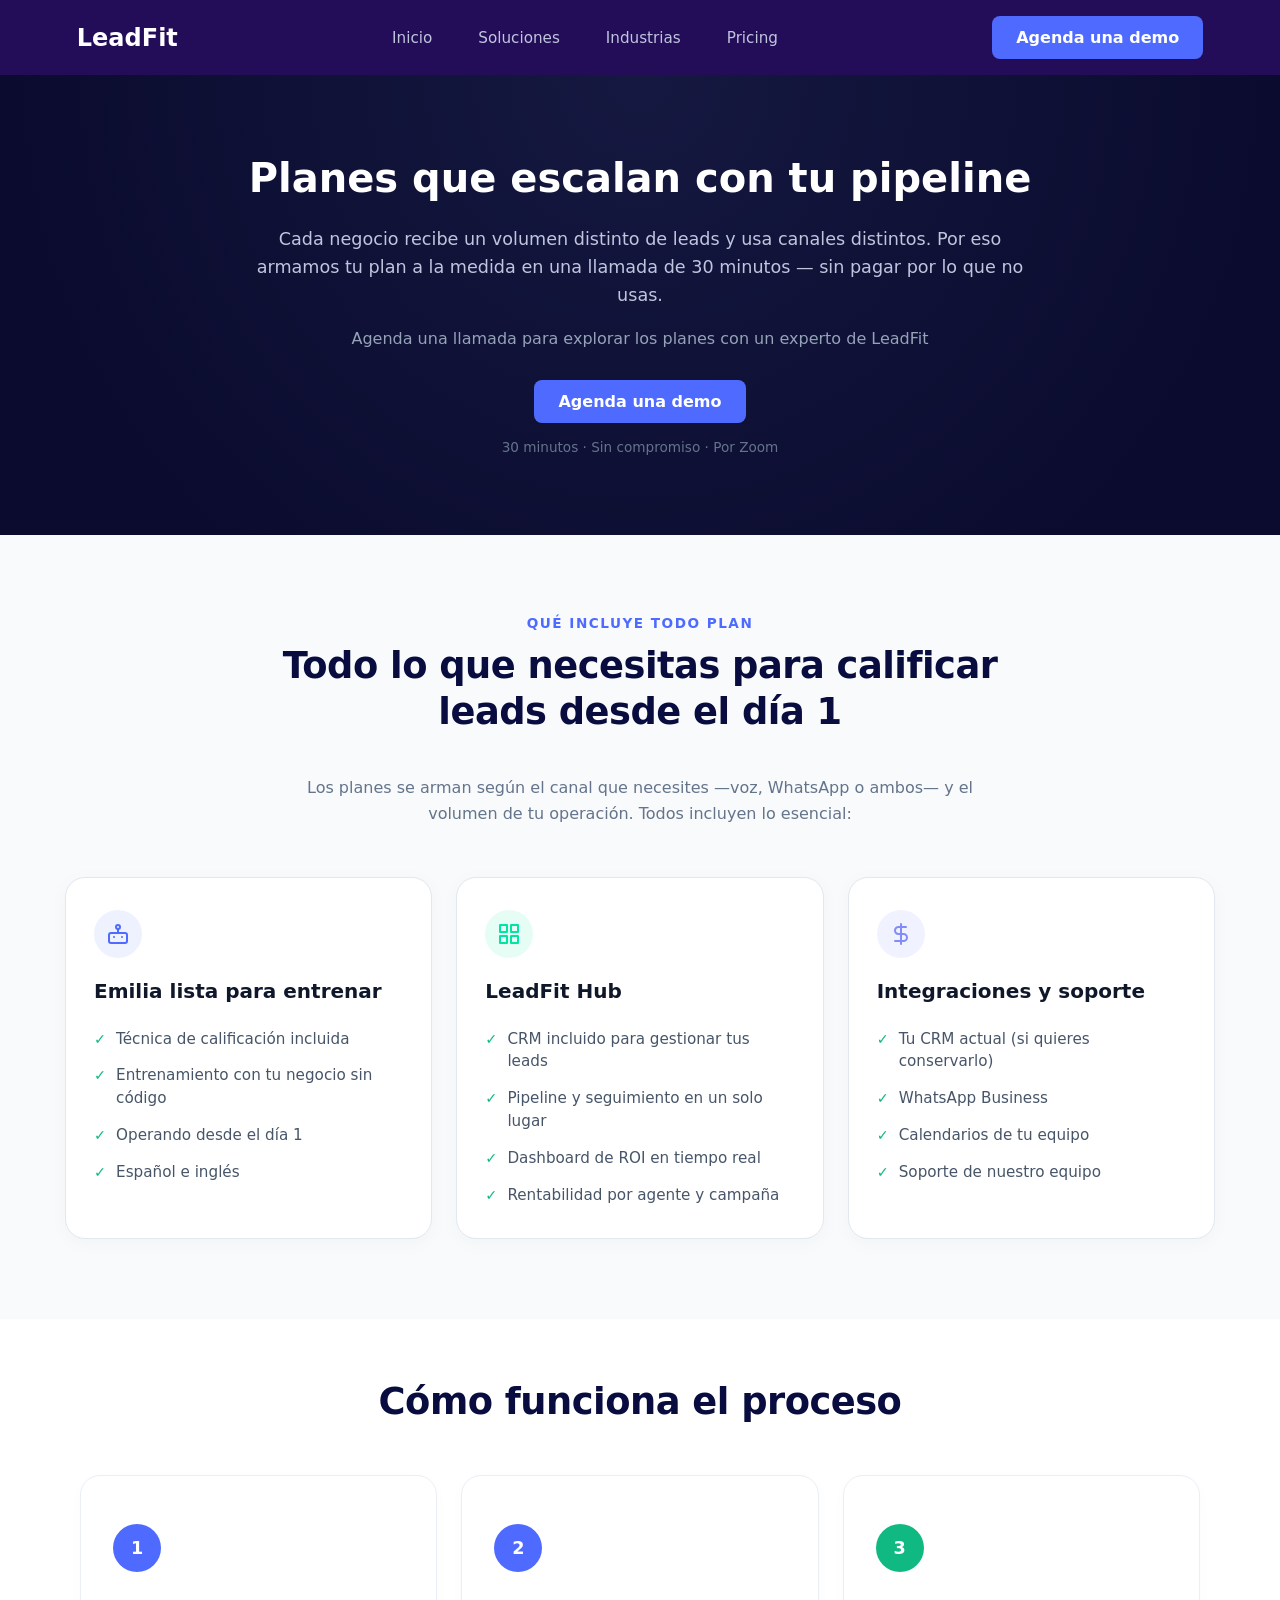
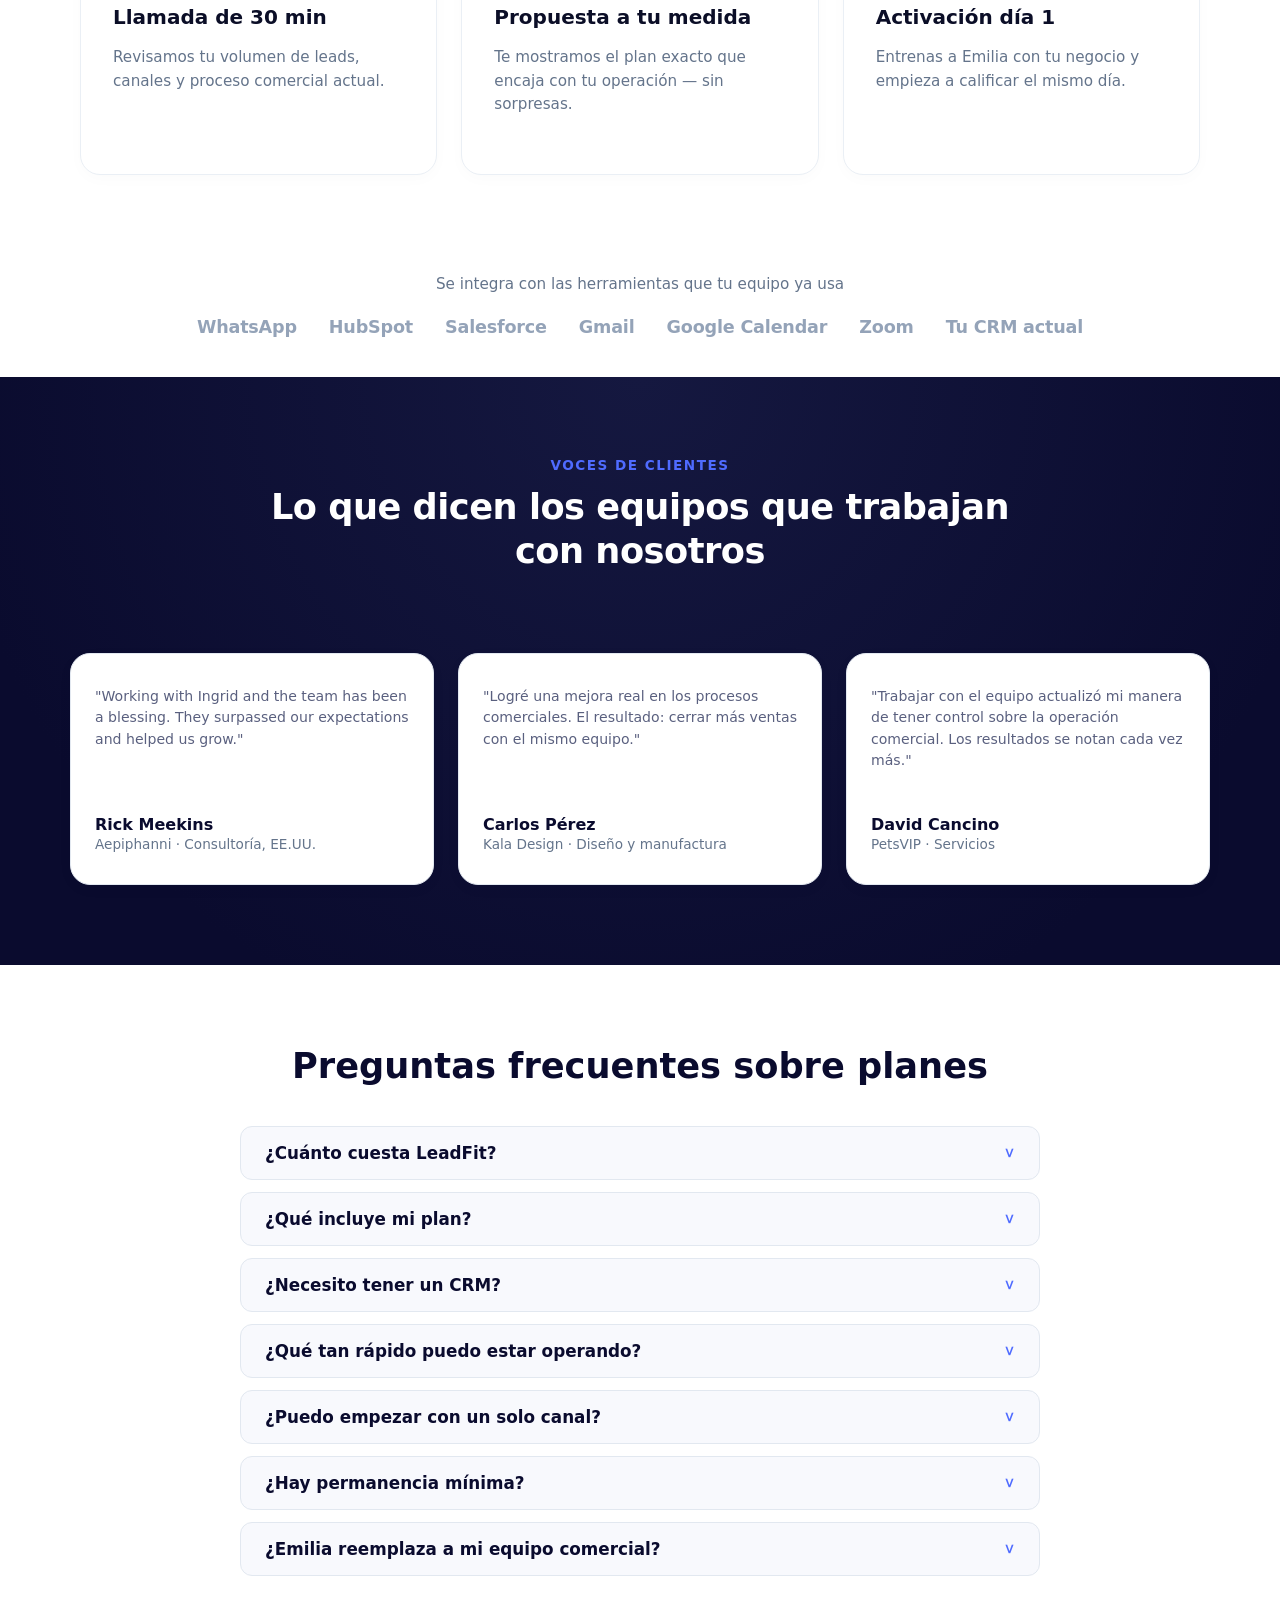
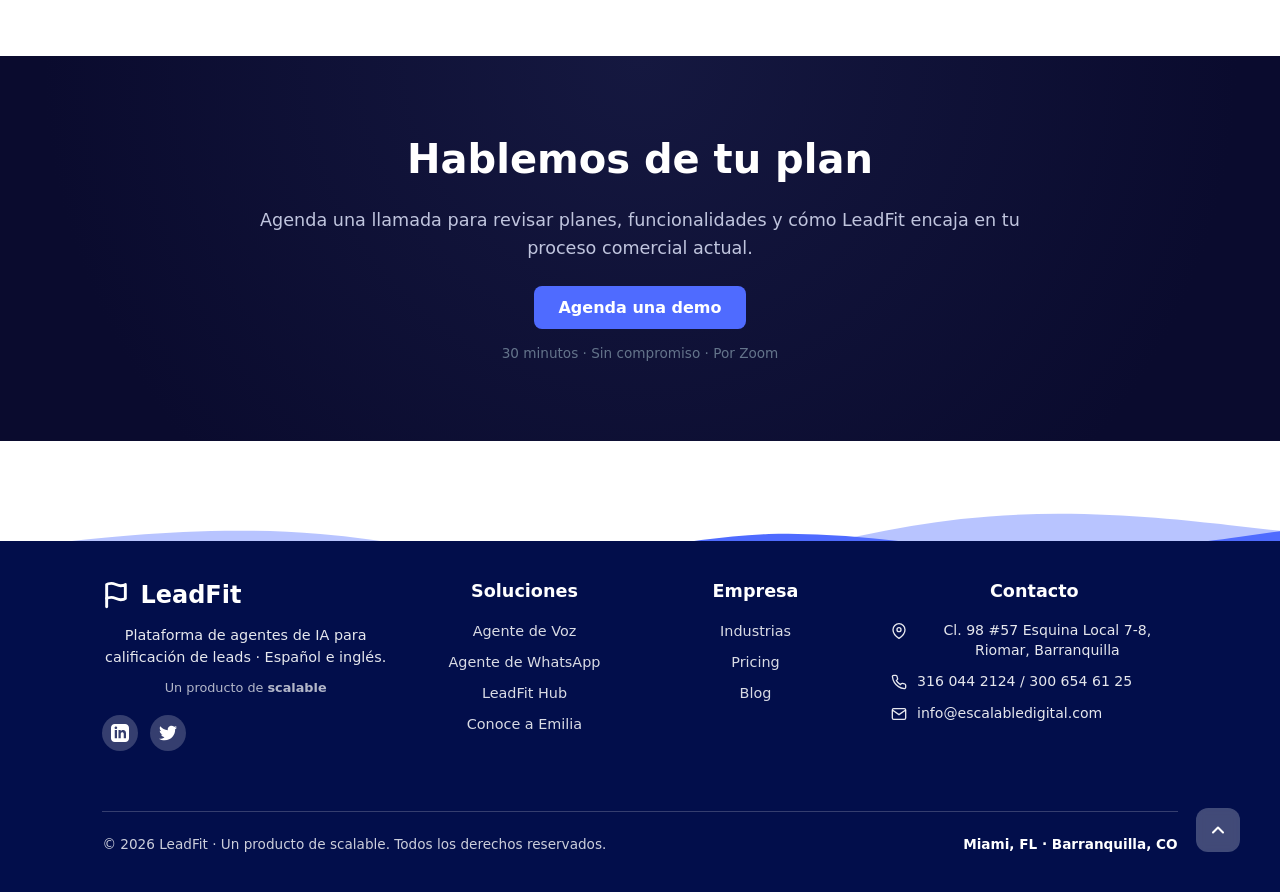
==== commit a85f3fce: "Update print statement from 'Hello' to 'Goodbye'" ====
--- a/Princing.html
+++ b/Princing.html
@@ -21,7 +21,7 @@
             <a href="index.html">Industrias</a>
             <a href="Princing.html">Pricing</a>
         </nav>
-        <a href="#agenda" class="btn btn-primary btn-nav">Agenda una demo</a>
+        <a href="javascript:void(0)" onclick="abrirCalendario()" class="btn btn-primary btn-nav">Agenda una demo</a>
     </header>
 
     <section class="pricing-section">
@@ -41,7 +41,9 @@
                 </p>
 
                 <div class="cta-group">
-                    <a href="#agenda" class="btn btn-primary">Agendar llamada &rarr;</a>
+                    <a href="javascript:void(0)" onclick="abrirCalendario()" class="btn btn-primary btn-nav">Agenda una
+                        demo</a>
+                    <script src="/js/script.js"></script>
                 </div>
 
                 <p class="micro-copy">30 minutos · Sin compromiso · Por Zoom</p>
@@ -63,7 +65,6 @@
 
             <div class="plans-grid">
 
-                <!-- Tarjeta 1 -->
                 <div class="plan-card">
                     <div class="card-header">
                         <div class="icon-wrapper blue-icon">
@@ -88,7 +89,6 @@
                     </ul>
                 </div>
 
-                <!-- Tarjeta 2 -->
                 <div class="plan-card">
                     <div class="card-header">
                         <div class="icon-wrapper green-icon">
@@ -112,7 +112,6 @@
                     </ul>
                 </div>
 
-                <!-- Tarjeta 3 -->
                 <div class="plan-card">
                     <div class="card-header">
                         <div class="icon-wrapper purple-icon">
@@ -139,47 +138,44 @@
         </div>
     </section>
 
-<section class="how-it-works-section">
-    <div class="how-it-works-container">
-
-        <h2 class="section-title">Cómo funciona el proceso</h2>
-
-        <div class="steps-wrapper">
-            <div class="steps-grid">
-
-                <!-- Paso 1 -->
-                <div class="step-card">
-                    <div class="step-number-circle">1</div>
-                    <div class="step-content">
-                        <h3>Llamada de 30 min</h3>
-                        <p>Revisamos tu volumen de leads, canales y proceso comercial actual.</p>
-                    </div>
-                </div>
-
-                <!-- Paso 2 -->
-                <div class="step-card">
-                    <div class="step-number-circle">2</div>
-                    <div class="step-content">
-                        <h3>Propuesta a tu medida</h3>
-                        <p>Te mostramos el plan exacto que encaja con tu operación — sin sorpresas.</p>
-                    </div>
-                </div>
-
-                <!-- Paso 3 -->
-                <div class="step-card">
-                    <div class="step-number-circle step-number-accent">3</div>
-                    <div class="step-content">
-                        <h3>Activación día 1</h3>
-                        <p>Entrenas a Emilia con tu negocio y empieza a calificar el mismo día.</p>
-                    </div>
-                </div>
-
-            </div>
-        </div>
-
-    </div>
-</section>
-    <!-- Barra de Integraciones -->
+    <section class="how-it-works-section">
+        <div class="how-it-works-container">
+
+            <h2 class="section-title">Cómo funciona el proceso</h2>
+
+            <div class="steps-wrapper">
+                <div class="steps-grid">
+
+                    <div class="step-card">
+                        <div class="step-number-circle">1</div>
+                        <div class="step-content">
+                            <h3>Llamada de 30 min</h3>
+                            <p>Revisamos tu volumen de leads, canales y proceso comercial actual.</p>
+                        </div>
+                    </div>
+
+                    <div class="step-card">
+                        <div class="step-number-circle">2</div>
+                        <div class="step-content">
+                            <h3>Propuesta a tu medida</h3>
+                            <p>Te mostramos el plan exacto que encaja con tu operación — sin sorpresas.</p>
+                        </div>
+                    </div>
+                    
+                    <div class="step-card">
+                        <div class="step-number-circle step-number-accent">3</div>
+                        <div class="step-content">
+                            <h3>Activación día 1</h3>
+                            <p>Entrenas a Emilia con tu negocio y empieza a calificar el mismo día.</p>
+                        </div>
+                    </div>
+
+                </div>
+            </div>
+
+        </div>
+    </section>
+
     <section class="integrations-section">
         <p class="integrations-title">Se integra con las herramientas que tu equipo ya usa</p>
         <div class="integrations-grid">
@@ -193,17 +189,15 @@
         </div>
     </section>
 
-    <!-- Sección Voces de Clientes (Testimonios) -->
+
     <section class="testimonials-section">
         <div class="testimonials-container">
 
             <span class="section-badge">VOCES DE CLIENTES</span>
             <h2 class="section-title">Lo que dicen los equipos que trabajan con nosotros</h2>
 
-            <!-- Grilla de Tarjetas (Sin Scroll) -->
             <div class="testimonials-grid">
 
-                <!-- Tarjeta 1 -->
                 <div class="sol-card testimonial-card">
                     <p class="desc">
                         "Working with Ingrid and the team has been a blessing. They surpassed our expectations and
@@ -215,7 +209,6 @@
                     </div>
                 </div>
 
-                <!-- Tarjeta 2 -->
                 <div class="sol-card testimonial-card">
                     <p class="desc">
                         "Logré una mejora real en los procesos comerciales. El resultado: cerrar más ventas con el mismo
@@ -227,7 +220,6 @@
                     </div>
                 </div>
 
-                <!-- Tarjeta 3 -->
                 <div class="sol-card testimonial-card">
                     <p class="desc">
                         "Trabajar con el equipo actualizó mi manera de tener control sobre la operación comercial. Los
@@ -251,7 +243,6 @@
 
             <div class="faq-accordion">
 
-                <!-- Pregunta 1 -->
                 <details class="faq-item">
                     <summary class="faq-question">
                         ¿Cuánto cuesta LeadFit?
@@ -264,7 +255,6 @@
                     </div>
                 </details>
 
-                <!-- Pregunta 2 -->
                 <details class="faq-item">
                     <summary class="faq-question">
                         ¿Qué incluye mi plan?
@@ -277,7 +267,6 @@
                     </div>
                 </details>
 
-                <!-- Pregunta 3 -->
                 <details class="faq-item">
                     <summary class="faq-question">
                         ¿Necesito tener un CRM?
@@ -290,7 +279,6 @@
                     </div>
                 </details>
 
-                <!-- Pregunta 4 -->
                 <details class="faq-item">
                     <summary class="faq-question">
                         ¿Qué tan rápido puedo estar operando?
@@ -303,7 +291,6 @@
                     </div>
                 </details>
 
-                <!-- Pregunta 5 -->
                 <details class="faq-item">
                     <summary class="faq-question">
                         ¿Puedo empezar con un solo canal?
@@ -315,7 +302,6 @@
                     </div>
                 </details>
 
-                <!-- Pregunta 6 -->
                 <details class="faq-item">
                     <summary class="faq-question">
                         ¿Hay permanencia mínima?
@@ -328,7 +314,6 @@
                     </div>
                 </details>
 
-                <!-- Pregunta 7 -->
                 <details class="faq-item">
                     <summary class="faq-question">
                         ¿Emilia reemplaza a mi equipo comercial?
@@ -358,7 +343,7 @@
                 </p>
 
                 <div class="cta-group">
-                    <a href="#agenda" class="btn btn-primary">Agendar llamada &rarr;</a>
+                   <a href="javascript:void(0)" onclick="abrirCalendario()" class="btn btn-primary btn-nav">Agenda una demo</a>
                 </div>
 
                 <p class="micro-copy">30 minutos · Sin compromiso · Por Zoom</p>
@@ -369,7 +354,6 @@
     </section>
 
     <footer class="footer-section">
-        <!-- Divisores SVG de ondas decorativas en capas (Estilo Imagen 1) -->
         <div class="wave-bg">
             <svg class="waves" xmlns="http://www.w3.org/2000/svg" viewBox="0 0 1440 320" preserveAspectRatio="none">
                 <path fill="rgba(79, 107, 255, 0.4)"
@@ -384,7 +368,6 @@
         <div class="footer-container">
             <div class="footer-grid">
 
-                <!-- Columna 1: Brand & Bio -->
                 <div class="footer-col brand-col">
                     <div class="brand-logo">
                         <svg width="28" height="28" viewBox="0 0 24 24" fill="none" stroke="#FFFFFF" stroke-width="2.5"
@@ -403,7 +386,6 @@
                     <span class="sub-brand">Un producto de
                         <strong>scalable</strong></span>
 
-                    <!-- Redes Sociales integradas como Imagen 1 -->
                     <div class="social-links">
                         <a href="#" aria-label="LinkedIn"><svg width="18" height="18" fill="currentColor"
                                 viewBox="0 0 24 24">
@@ -418,7 +400,6 @@
                     </div>
                 </div>
 
-                <!-- Columna 2: Soluciones -->
                 <div class="footer-col">
                     <h3>Soluciones</h3>
                     <ul>
@@ -428,8 +409,7 @@
                         <li><a href="#emilia">Conoce a Emilia</a></li>
                     </ul>
                 </div>
-
-                <!-- Columna 3: Empresa -->
+                
                 <div class="footer-col">
                     <h3>Empresa</h3>
                     <ul>
@@ -438,8 +418,7 @@
                         <li><a href="#blog">Blog</a></li>
                     </ul>
                 </div>
-
-                <!-- Columna 4: Contacto -->
+                
                 <div class="footer-col">
                     <h3>Contacto</h3>
                     <ul class="contact-info">
@@ -478,8 +457,6 @@
                 </div>
 
             </div>
-
-            <!-- Barra Inferior de Copyright -->
             <div class="footer-bottom">
                 <p>© 2026 LeadFit · Un producto de scalable. Todos
                     los derechos reservados.</p>
@@ -487,8 +464,6 @@
                 </p>
             </div>
         </div>
-
-        <!-- Botón Volver Arriba (SaaS Pal Style) -->
         <a href="#top" class="scroll-top-btn" aria-label="Volver arriba">
             <svg width="20" height="20" viewBox="0 0 24 24" fill="none" stroke="#FFFFFF" stroke-width="2.5"
                 stroke-linecap="round" stroke-linejoin="round">
@@ -498,4 +473,4 @@
     </footer>
 </body>
 
-</html>+</html>
